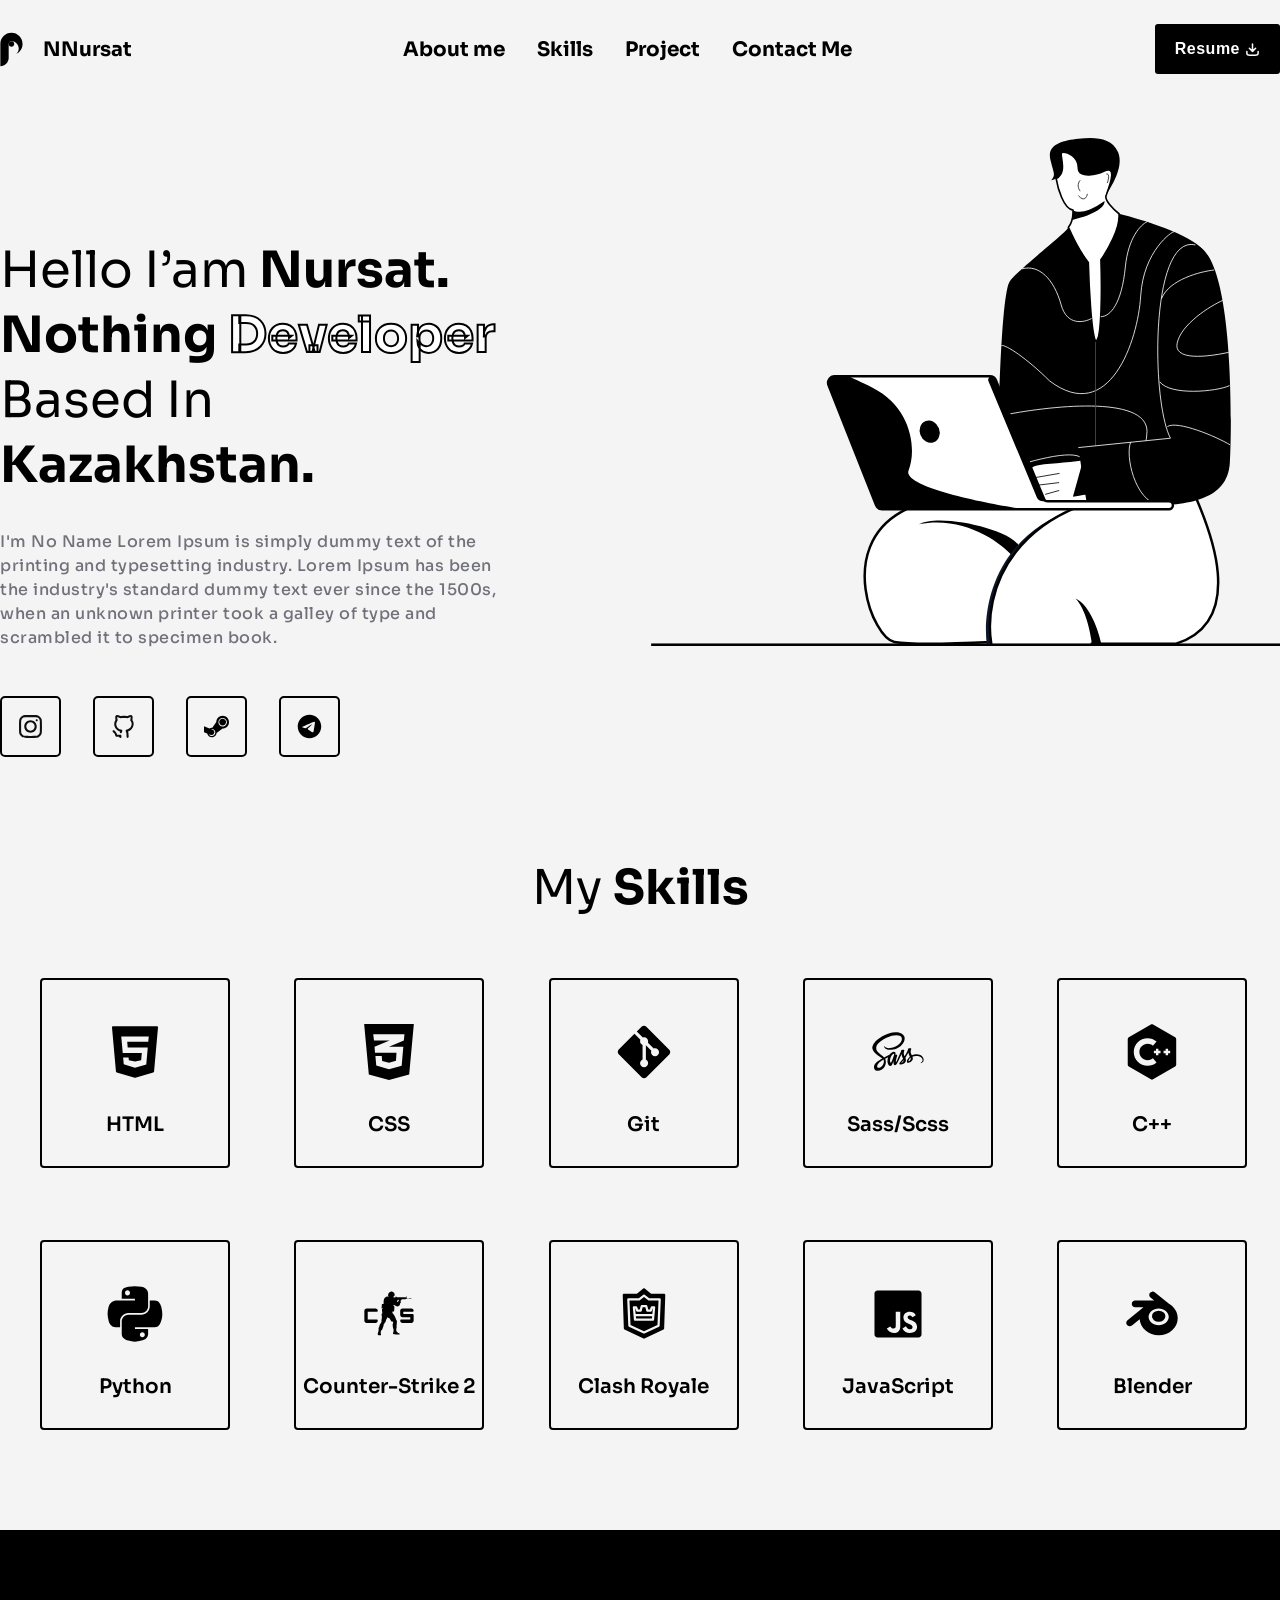
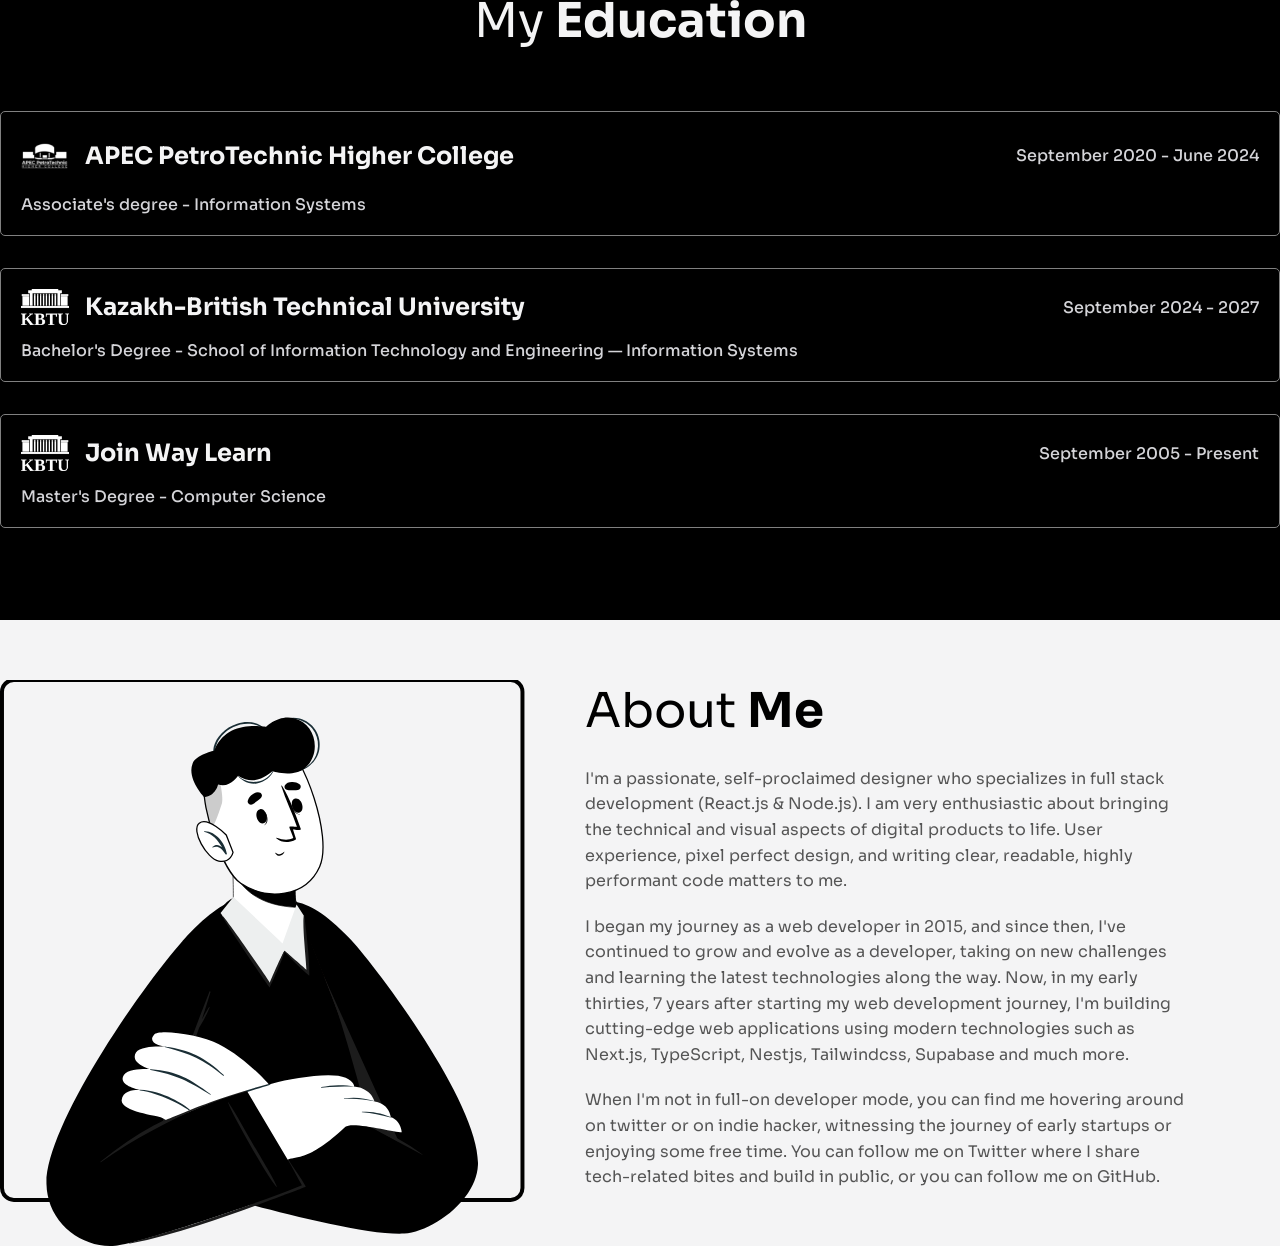
==== index.html @ 3f1349ec "fourth screen done" ====
<!DOCTYPE html>
<html lang="en">
<head>
    <meta charset="UTF-8">
    <meta name="viewport" content="width=device-width, initial-scale=1.0">
    <title>NNursat</title>
    <link rel="preconnect" href="https://fonts.googleapis.com">
    <link rel="preconnect" href="https://fonts.gstatic.com" crossorigin>
    <link href="https://fonts.googleapis.com/css2?family=Fraunces:ital,opsz,wght,SOFT,WONK@0,9..144,100..900,0..100,0..1;1,9..144,100..900,0..100,0..1&family=Inter:ital,opsz,wght@0,14..32,100..900;1,14..32,100..900&family=Sora:wght@100..800&display=swap" rel="stylesheet">
    <link rel="stylesheet" href="/css/style.css">
</head>
<body class="container">
    <section class="first-screen">
        <div class="wrap">
            <header class="header">
                <a href="" class="header__logo">
                    <img class="header__logoimg" src="/assets/img/logo.svg" alt="logo">
                    <p class="header__near-logo-text">NNursat</p>
                </a>
                <nav class="header__menu">
                    <ul class="header__menu-list">
                        <li class="header__menu-items"><a href="#">About me</a></li>
                        <li class="header__menu-items"><a href="#">Skills</a></li>
                        <li class="header__menu-items"><a href="#">Project</a></li>
                        <li class="header__menu-items"><a href="#">Contact Me</a></li>
                    </ul>
                </nav>
                <div class="header__btns">
                    <button class="header__btn1">
                        <p class="">Resume</p>
                        <img src="/assets/img/download.svg   ">
                    </button>
                </div>
            </header>

            <div class="dashboard">
                <div class="dashboard__info">
                    <h1 class="dashboard__info-title">
                        <p class="dashboard__info-title-text">
                            Hello I’am <b>Nursat.</b> <br>
                            <b>Nothing</b> <span class="outline">Developer</span> <br>
                            Based In <b>Kazakhstan.</b>
                        </p>
                    </h1>
                    <p class="dashboard__info-text">
                        I'm No Name Lorem Ipsum is simply dummy text of the printing and typesetting industry. Lorem Ipsum has been the industry's standard dummy text ever since the 1500s, when an unknown printer took a galley of type and scrambled it to specimen book.
                    </p>
                    <div class="dashboard__info-btns">
                        <a href="https://instagram.com/nrstzce" class="dashboard__info-btn-inst"><img src="/assets/img/instagram.svg"></a>
                        <a href="#" class="dashboard__info-btn-github"><img src="/assets/img/github.svg"></a>
                        <a href="#" class="dashboard__info-btn-steam"><img src="/assets/img/steam.svg"></a>
                        <a href="#" class="dashboard__info-btn-telegram"><img src="/assets/img/telegram.svg"></a>
                    </div>
                </div>
                <div class="dashboard__img">
                    <img class="dashboard__img-man" src="/assets/img/Frame 20.svg">
                </div>
            </div>
        </div>
    </section>



    <section class="second_screen">
        <div class="skills">
            <div class="wrap">
            <h2 class="skills__text">
                My <b>Skills</b>
            </h2>
            <div class="skills__grid">
                <div class="skills__item"><img src="/assets/img/html.svg">HTML
                </div>
                <div class="skills__item"><img src="/assets/img/css.svg">CSS
                </div>
                <div class="skills__item"><img src="/assets/img/git.svg">Git
                </div>
                <div class="skills__item"><img src="/assets/img/scss.svg">Sass/Scss
                </div>
                <div class="skills__item"><img src="/assets/img/cpp.svg">C++
                </div>
                <div class="skills__item"><img src="/assets/img/python.svg">Python
                </div>
                <div class="skills__item"><img src="/assets/img/cs.svg">Counter-Strike 2
                </div>
                <div class="skills__item"><img src="/assets/img/cr.svg">Clash Royale
                </div>
                <div class="skills__item"><img src="/assets/img/js.svg">JavaScript
                </div>
                <div class="skills__item"><img src="/assets/img/blender.svg">Blender
                </div>
            </div>
        </div>
    </div>
    </section>
    <section class="third_screen">
            <div class="education">
                <div class="wrap">
                    <div class="education__title">
                        <h3 class="education__title-text">My <b>Education</b></h3>
                    </div>
                    <div class="education__list">
                        <div class="education__list-item">
                            <img class="education__list-item-logo" src="/assets/img/apec.svg">
                            <div class="education__list-item-name"><p>APEC PetroTechnic Higher College</p></div>
                            <div class="education__list-item-date"><p>September 2020 - June 2024</p></div>
                            <div class="education__list-item-description"><p>Associate's degree - Information Systems</p></div>
                        </div>

                        <div class="education__list-item">
                            <img class="education__list-item-logo" src="/assets/img/kbtu.png">
                            <div class="education__list-item-name"><p>Kazakh-British Technical University</p></div>
                            <div class="education__list-item-date"><p>September 2024 - 2027</p></div>
                            <div class="education__list-item-description"><p>Bachelor's Degree - School of Information Technology and Engineering — Information Systems</p></div>
                        </div>

                        <div class="education__list-item">
                            <img class="education__list-item-logo" src="/assets/img/kbtu.png">
                            <div class="education__list-item-name"><p>Join Way Learn</p></div>
                            <div class="education__list-item-date"><p>September 2005 - Present</p></div>
                            <div class="education__list-item-description"><p>Master's Degree - Computer Science</p></div>
                    </div>
                    </div>
                </div>
            </div>
    </section>
    <section class="fourth_screen">
        <div class="wrap">
            <div class="aboutme">
                <div class="aboutme__image"><img src="/assets/img/about.svg"></div>
                <div class="aboutme__content">
                <div class="aboutme__content-title"><h4>About <b>Me</b></h4></div>
                
                    <div class="aboutme__content-text"><p>I'm a passionate, self-proclaimed designer who specializes in full stack development (React.js & Node.js). I am very enthusiastic about bringing the technical and visual aspects of digital products to life. User experience, pixel perfect design, and writing clear, readable, highly performant code matters to me.</p></div>
                    <div class="aboutme__content-text"><p>I began my journey as a web developer in 2015, and since then, I've continued to grow and evolve as a developer, taking on new challenges and learning the latest technologies along the way. Now, in my early thirties, 7 years after starting my web development journey, I'm building cutting-edge web applications using modern technologies such as Next.js, TypeScript, Nestjs, Tailwindcss, Supabase and much more.</p></div>
                    <div class="aboutme__content-text"><p>When I'm not in full-on developer mode, you can find me hovering around on twitter or on indie hacker, witnessing the journey of early startups or enjoying some free time. You can follow me on Twitter where I share tech-related bites and build in public, or you can follow me on GitHub.</p></div>
                </div>
            </div>
        </div>

    </section>
</body>
</html>
---- css/style.css ----
@charset "UTF-8";
/**
 * Сброс стилей
 **/
@import url('"https://fonts.googleapis.com/css2?family=Fraunces:ital,opsz,wght,SOFT,WONK@0,9..144,100..900,0..100,0..1;1,9..144,100..900,0..100,0..1&family=Inter:ital,opsz,wght@0,14..32,100..900;1,14..32,100..900&family=Sora:wght@100..800&display=swap"');
html, body, div, span, applet, object, iframe,
h1, h2, h3, h4, h5, h6, p, blockquote, pre,
a, abbr, acronym, address, big, cite, code,
del, dfn, em, img, ins, kbd, q, s, samp,
small, strike, strong, sub, sup, tt, var,
b, u, i, center,
dl, dt, dd, ol, ul, li,
fieldset, form, label, legend,
table, caption, tbody, tfoot, thead, tr, th, td,
article, aside, canvas, details, embed,
figure, figcaption, footer, header, hgroup,
menu, nav, output, ruby, section, summary,
time, mark, audio, video {
  margin: 0;
  padding: 0;
  border: 0;
  font-size: 100%;
  vertical-align: baseline;
}

article, aside, details, figcaption, figure, footer, header, hgroup, menu, nav, section, summary {
  display: block;
}

ol, ul {
  list-style: none;
}

blockquote, q {
  quotes: none;
}

blockquote:before, blockquote:after, q:before, q:after {
  content: "";
  content: none;
}

table {
  border-collapse: collapse;
  border-spacing: 0;
}

h1, h2, h3, h4, h5, h6 {
  font-weight: normal;
}

input {
  outline: 0;
}

article, aside, details, figcaption, figure, footer, header, hgroup, main, nav, section, summary {
  display: block;
}

/*Basic style*/
html {
  width: auto;
}

body {
  font-family: "Sora", sans-serif;
  background: #f4f4f5;
  font-weight: bold;
}

.container {
  min-width: 320px;
  max-width: 100%;
  box-sizing: border-box;
  margin: 0 auto;
}

.wrap {
  min-width: 320px;
  max-width: 1280px;
  box-sizing: border-box;
  margin: 0 auto;
}

p,
a,
button {
  color: #000;
  text-decoration: none;
}

img {
  display: block;
  max-width: 100%;
  height: auto;
}

button {
  border: none;
}

.header {
  display: flex;
  align-items: center;
  font-size: 20px;
  margin-top: 24px;
  margin-bottom: 24px;
}
.header__logo {
  text-decoration: none;
  display: flex;
  align-items: center;
  margin-right: 243px;
}
.header__logoimg {
  margin-right: 20px;
  height: 35px;
  width: 23px;
}
.header__near-logo-text {
  text-decoration: none;
}
.header__btn1 {
  background-color: black;
  color: #ffffff;
  border-radius: 3px;
  display: flex;
  justify-content: center;
  align-items: center;
  gap: 5px;
  padding: 16px 20px;
}
.header__btn1 p {
  font-weight: 600;
  letter-spacing: 0.5px;
  font-size: 16px;
  color: white;
}
.header__btn1 img {
  width: 15px;
  height: 15px;
}
.header__btns {
  margin-left: 243px;
  display: flex;
}

.header__menu {
  flex-grow: 1;
}
.header__menu-list {
  display: flex;
  justify-content: center;
}
.header__menu-items {
  margin-right: 32px;
}

.dashboard__info-title-text {
  font-family: "Sora", sans-serif;
  font-size: 50px;
  font-weight: 400;
  color: black;
  line-height: 1.3;
}
.dashboard__info-title-text b {
  font-weight: 700;
}
.dashboard__info-title-text .outline {
  font-weight: 700;
  color: white;
  -webkit-text-stroke: 2px black;
}

.dashboard {
  margin-top: 5%;
  display: flex;
  position: relative;
}
.dashboard__img {
  position: absolute;
  top: 0;
  right: 0;
}
.dashboard__img-man {
  width: 660px;
  aspect-ratio: 13/10;
  object-fit: cover;
}
.dashboard__info {
  max-width: 40%;
  margin-top: 100px;
}
.dashboard__info-text {
  margin-top: 32px;
  color: #71717A;
  font-weight: 500;
  font-size: 16px;
  line-height: 24px;
  letter-spacing: 0.5px;
}
.dashboard__info-btns {
  display: flex;
  gap: 32px;
  margin-top: 46px;
}
.dashboard__info-btns a {
  max-width: 25px;
  border: 2px solid black;
  border-radius: 5px;
  padding: 16px;
  transition: background-color 0.3s ease-in-out;
}
.dashboard__info-btns a:hover {
  background-color: black;
  transition: background-color 0.3s;
}
.dashboard__info-btns a:hover img {
  filter: brightness(0) invert(1);
  transition: filter 0.3s;
}

.skills {
  margin-top: 60px;
  text-align: center;
  padding: 40px;
  margin-bottom: 60px;
}
.skills h2 {
  font-size: 48px;
  font-weight: normal;
}
.skills__grid {
  display: grid;
  grid-template-columns: repeat(auto-fill, minmax(160px, 1fr));
  gap: 71.5px;
  margin-top: 60px;
}
.skills__grid div:hover {
  background-color: black;
  transition: background-color 0.3s;
  transition: color 0.3s;
  color: white;
}
.skills__grid div:hover img {
  filter: brightness(0) invert(1);
  transition: filter 0.3s;
}
.skills__item {
  transition: background-color 0.3s ease-in-out;
  display: flex;
  flex-direction: column;
  align-items: center;
  justify-content: center;
  border: 2px solid black;
  border-radius: 4px;
  font-size: 20px;
  font-weight: 600;
  width: 186px;
  height: 186px;
}
.skills__item img {
  width: 56px;
  height: 56px;
  margin-bottom: 32px;
  margin-top: 15px;
}

.third_screen {
  background-color: black;
}
.third_screen p {
  color: #f4f4f5;
}

.education {
  margin-top: 60px;
  padding-top: 60px;
  padding-bottom: 60px;
}
.education__title {
  margin-bottom: 60px;
}
.education__title-text {
  color: #f4f4f5;
  font-size: 48px;
  text-align: center;
}
.education__list-item {
  display: flex;
  flex-wrap: wrap;
  align-items: center;
  justify-content: space-between;
  font-size: 24px;
  border: 1px solid gray;
  margin-bottom: 32px;
  border-radius: 5px;
  padding: 20px;
}
.education__list-item-date {
  font-weight: 500;
  color: #f4f4f5;
  font-size: 16px;
  text-align: right;
}
.education__list-item-date p {
  color: #d4d4d8;
}
.education__list-item-name {
  flex-grow: 1;
  text-align: left;
  padding-left: 1rem;
  font-size: 24px;
}
.education__list-item-description {
  width: 100%;
  margin-top: 1.2%;
  font-weight: 500;
  font-size: 16px;
}
.education__list-item-description p {
  color: #d4d4d8;
}
.education__list-item-logo {
  width: 3rem;
}
.education__list-item img {
  filter: grayscale(1) brightness(10);
}

.aboutme {
  display: flex;
  gap: 60px;
  margin-top: 60px;
}
.aboutme__image {
  flex-shrink: 0;
}
.aboutme__image img {
  max-width: 525px;
  height: auto;
}
.aboutme__content {
  max-width: 600px;
  display: flex;
  flex-direction: column;
  gap: 20px;
}
.aboutme__content-title {
  font-size: 48px;
  font-weight: bold;
  margin-bottom: 5px;
}
.aboutme__content-text p {
  margin: 0;
  color: #555;
  font-weight: 400;
  font-size: 16px;
  line-height: 1.6;
  letter-spacing: 1%;
}

/*# sourceMappingURL=style.css.map */
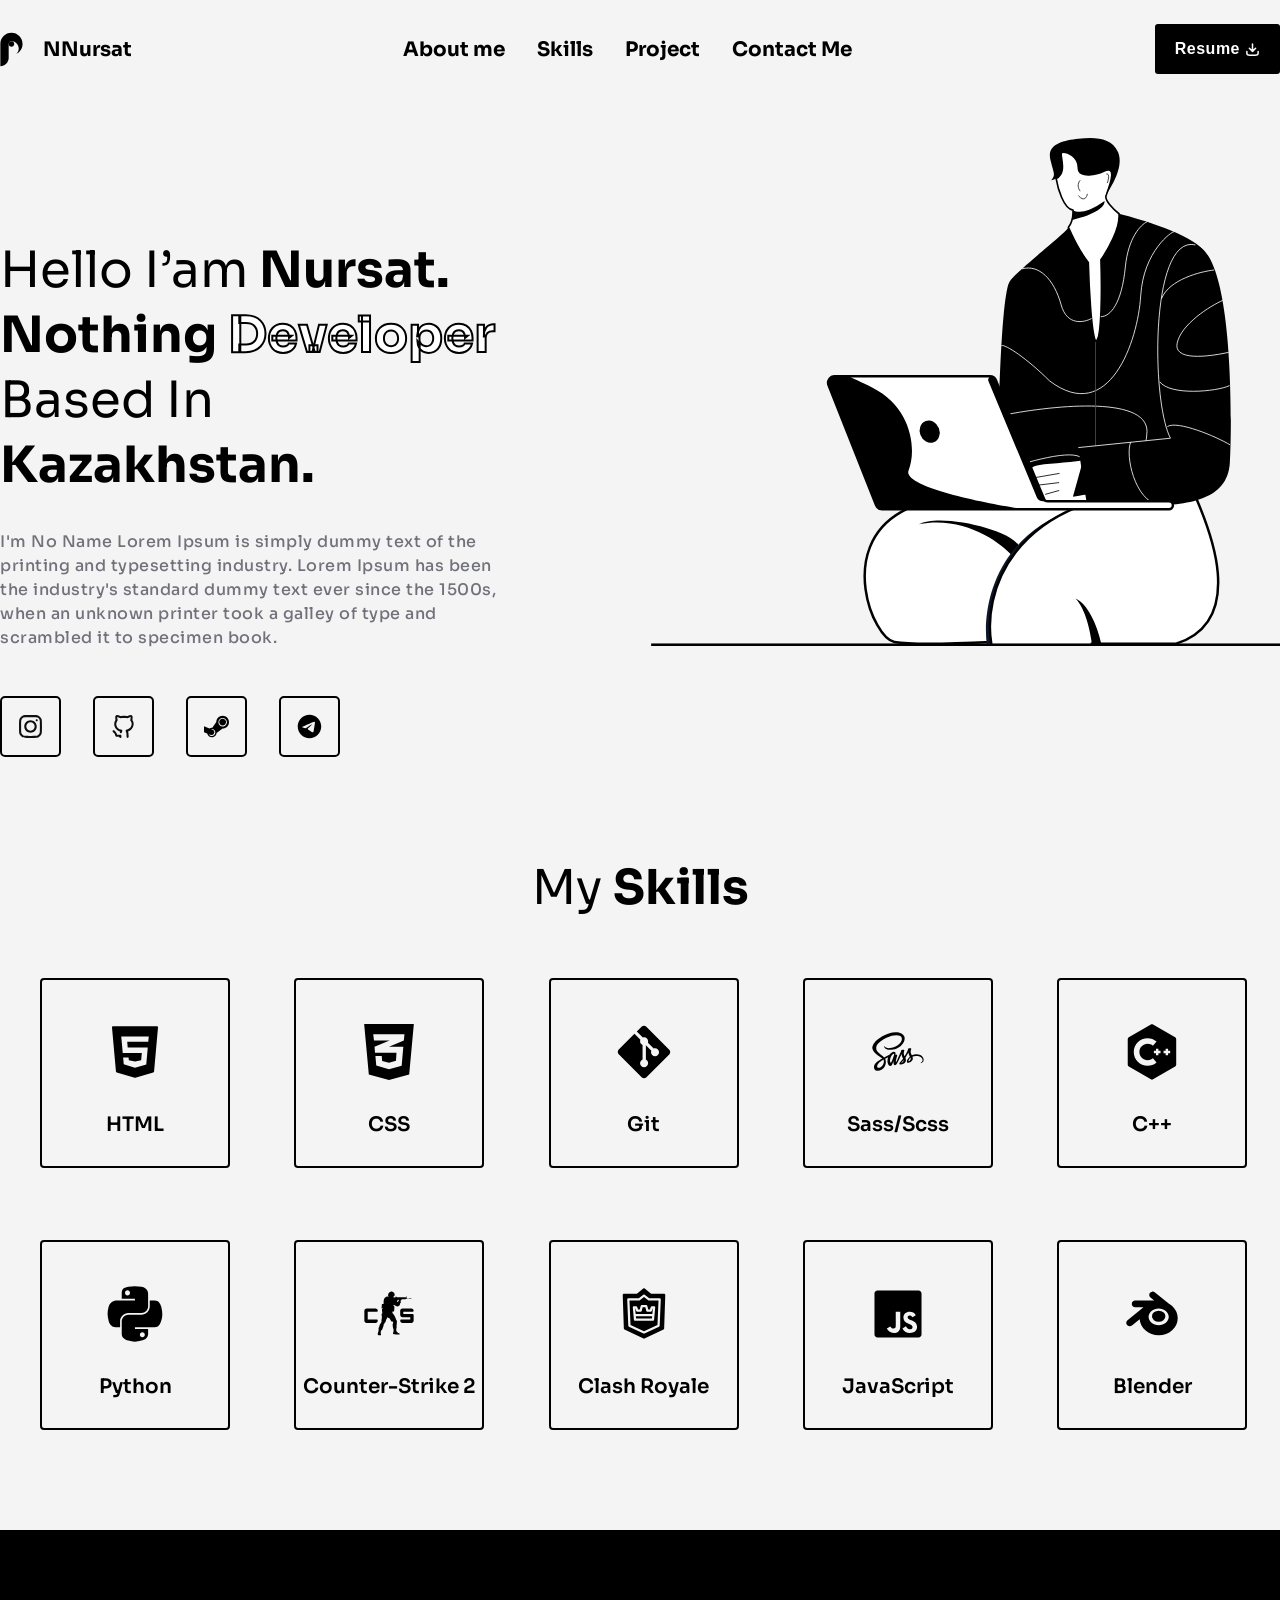
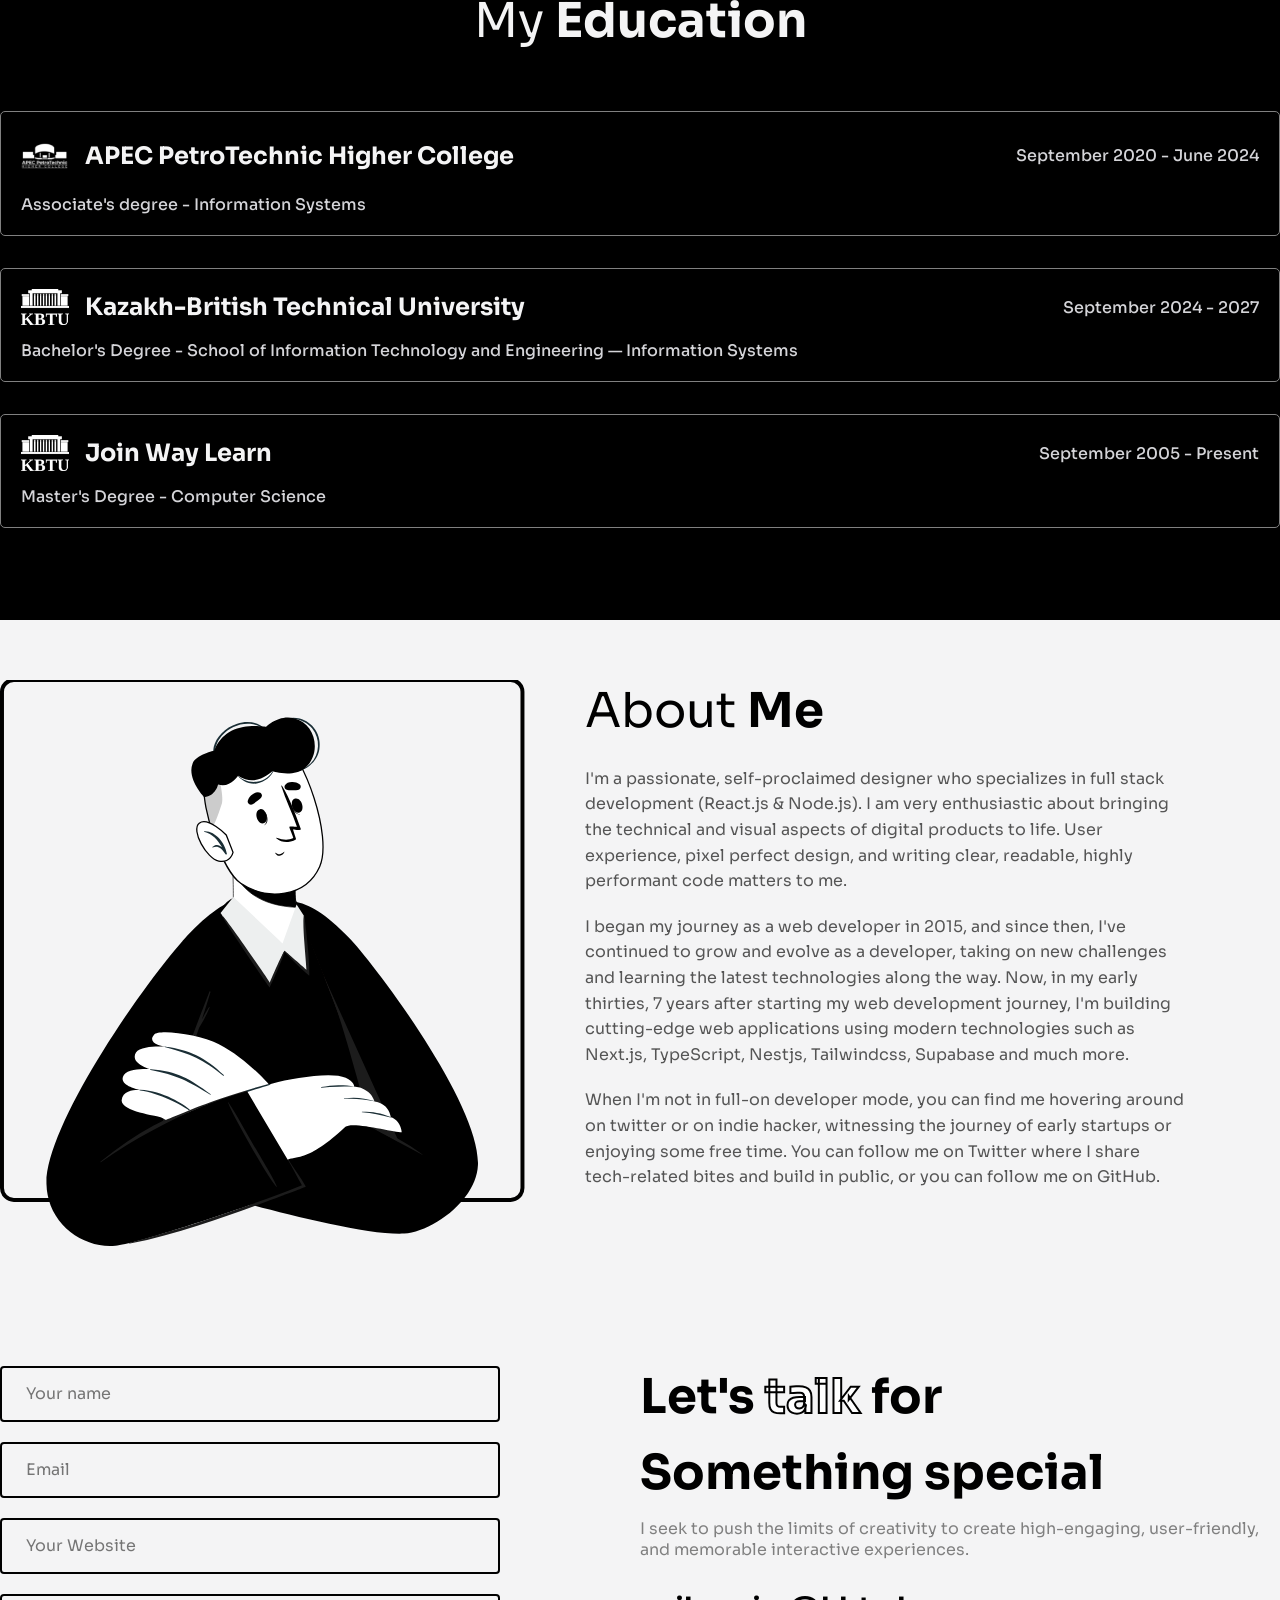
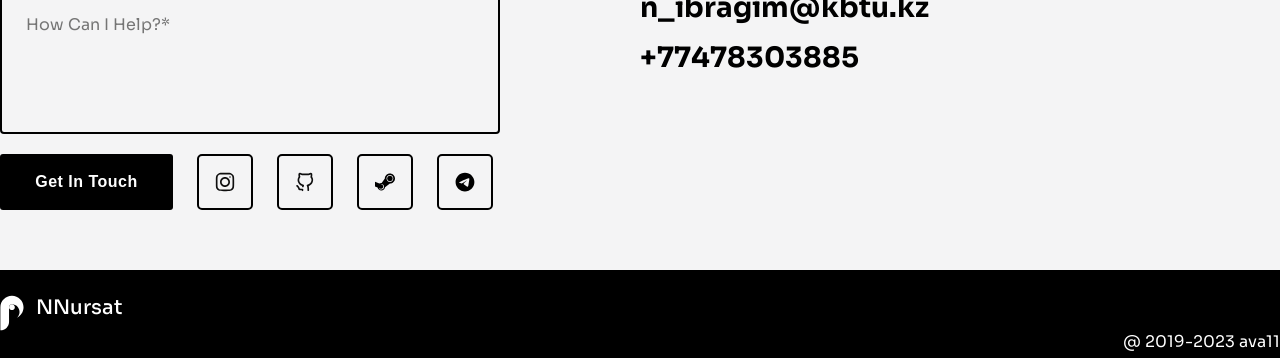
==== commit 99937d75: "asd" ====
--- a/index.html
+++ b/index.html
@@ -136,7 +136,46 @@
                 </div>
             </div>
         </div>
+    </section>
+    <section class="fiveth screen">
+        <div class="wrap">
+            <div class="forms">
+                <form class="forms__left">
+                    <input class="forms__left-elements" placeholder="Your name" required/>
+                    <input class="forms__left-elements" placeholder="Email" required/>
+                    <input class="forms__left-elements" placeholder="Your Website"/ required>
+                    <textarea class="forms__left-elements textarea-size" placeholder="How Can I Help?*" required></textarea>
+                    <div class="forms__left-buttons">
+                        <button type="submit" class="forms__left-buttons-getintouch"><p>Get In Touch</p></button>
+                        <div class="forms__left-buttons-links">
+                            <a href="https://instagram.com/nrstzce" class="dashboard__info-btn-inst"><img src="/assets/img/instagram.svg"></a>
+                            <a href="#" class="dashboard__info-btn-github"><img src="/assets/img/github.svg"></a>
+                            <a href="#" class="dashboard__info-btn-steam"><img src="/assets/img/steam.svg"></a>
+                            <a href="#"     class="dashboard__info-btn-telegram"><img src="/assets/img/telegram.svg"></a>
+                        </div>
+                    </div>
+                </form>
+                <div class="forms__right">
+                        <p class="forms__right-text-title">Let's <span class="outline">talk</span> for</p>
+                        <p class="forms__right-text-title">Something special</p>
+                        <p class="forms__right-text-description">I seek to push the limits of creativity to create high-engaging, user-friendly, and memorable interactive experiences.</p>
+                        <p class="forms__right-text-email">n_ibragim@kbtu.kz</p>
+                        <p class="forms__right-text-number">+77478303885</p>
+                </div>
+            </div>
+        </div>
 
     </section>
+    <footer class="footer">
+        <div class="wrap">
+            <div class="footer__logo">
+                <img class="footer__logo-img" src="/assets/img/logo.svg">
+                <p class="footer__logo-text">NNursat</p>
+            </div>
+            <div class="footer__copyright">
+                <p class="footer__copyright-text">@ 2019-2023 ava11</p>
+            </div>
+        </div>
+    </footer>
 </body>
 </html> 
--- a/css/style.css
+++ b/css/style.css
@@ -360,4 +360,125 @@
   letter-spacing: 1%;
 }
 
+.forms {
+  margin-top: 120px;
+  display: flex;
+  margin-bottom: 60px;
+}
+.forms__left {
+  display: flex;
+  flex-direction: column;
+  width: 50%;
+  gap: 20px;
+}
+.forms__left-buttons {
+  display: flex;
+  gap: 24px;
+}
+.forms__left-buttons-links {
+  display: flex;
+  gap: 24px;
+}
+.forms__left-buttons-links a {
+  max-width: 20px;
+  border: 2px solid black;
+  border-radius: 5px;
+  padding: 16px;
+  transition: background-color 0.3s ease-in-out;
+}
+.forms__left-buttons-links a:hover {
+  background-color: black;
+  transition: background-color 0.3s;
+}
+.forms__left-buttons-links a:hover img {
+  filter: brightness(0) invert(1);
+  transition: filter 0.3s;
+}
+.forms__left-buttons-getintouch {
+  width: 173px;
+  background-color: black;
+  color: #ffffff;
+  border-radius: 3px;
+  display: flex;
+  justify-content: center;
+  align-items: center;
+  padding-top: 16px;
+  padding-bottom: 16px;
+}
+.forms__left-buttons-getintouch p {
+  font-weight: 600;
+  letter-spacing: 0.5px;
+  font-size: 16px;
+  color: white;
+  border: none;
+}
+.forms__left-elements {
+  background-color: #f4f4f5;
+  width: 500px;
+  height: 56px;
+  border: 2px solid black;
+  border-radius: 4px;
+  box-sizing: border-box;
+  padding: 18px 24px;
+  font-size: 16px;
+}
+.forms__left .textarea-size {
+  width: 500px;
+  height: 140px;
+  resize: none;
+}
+.forms__left-elements::placeholder {
+  font-family: Sora, sans-serif;
+}
+.forms__right {
+  width: 50%;
+}
+.forms__right-text-title {
+  font-size: 48px;
+  margin-bottom: 15px;
+}
+.forms__right-text-description {
+  font-size: 16px;
+  color: grey;
+  font-weight: 400;
+  margin-bottom: 30px;
+}
+.forms__right-text-email {
+  font-size: 28px;
+  margin-bottom: 15px;
+}
+.forms__right-text-number {
+  font-size: 28px;
+}
+.forms__right .outline {
+  font-weight: 700;
+  color: white;
+  -webkit-text-stroke: 2px black;
+}
+
+.footer {
+  background-color: black;
+  height: 88px;
+  align-items: center;
+}
+.footer__logo {
+  gap: 12px;
+  display: flex;
+  width: 140px;
+  padding-top: 25px;
+}
+.footer__logo-img {
+  filter: invert(1);
+}
+.footer__logo-text {
+  color: white;
+  font-weight: 500;
+  font-size: 20px;
+}
+.footer__copyright-text {
+  color: white;
+  font-weight: 400;
+  float: right;
+}
+
 /*# sourceMappingURL=style.css.map */
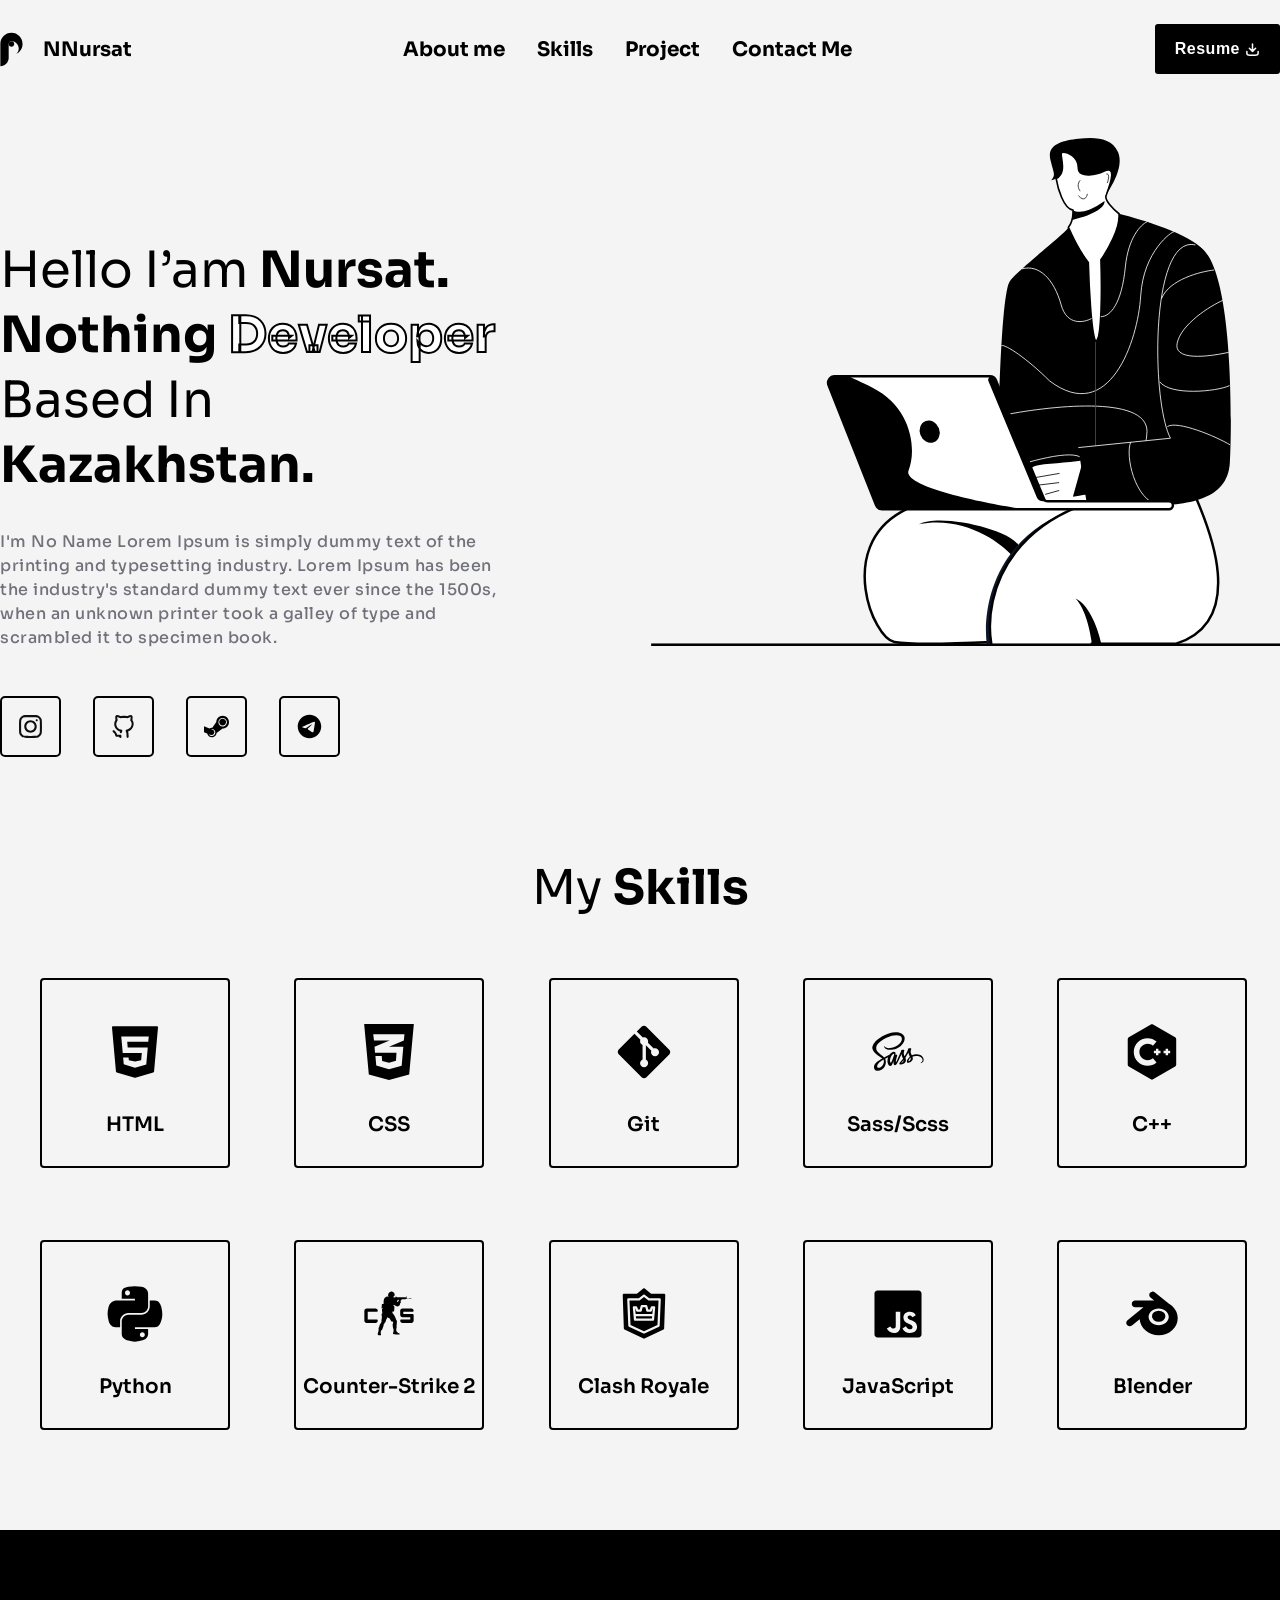
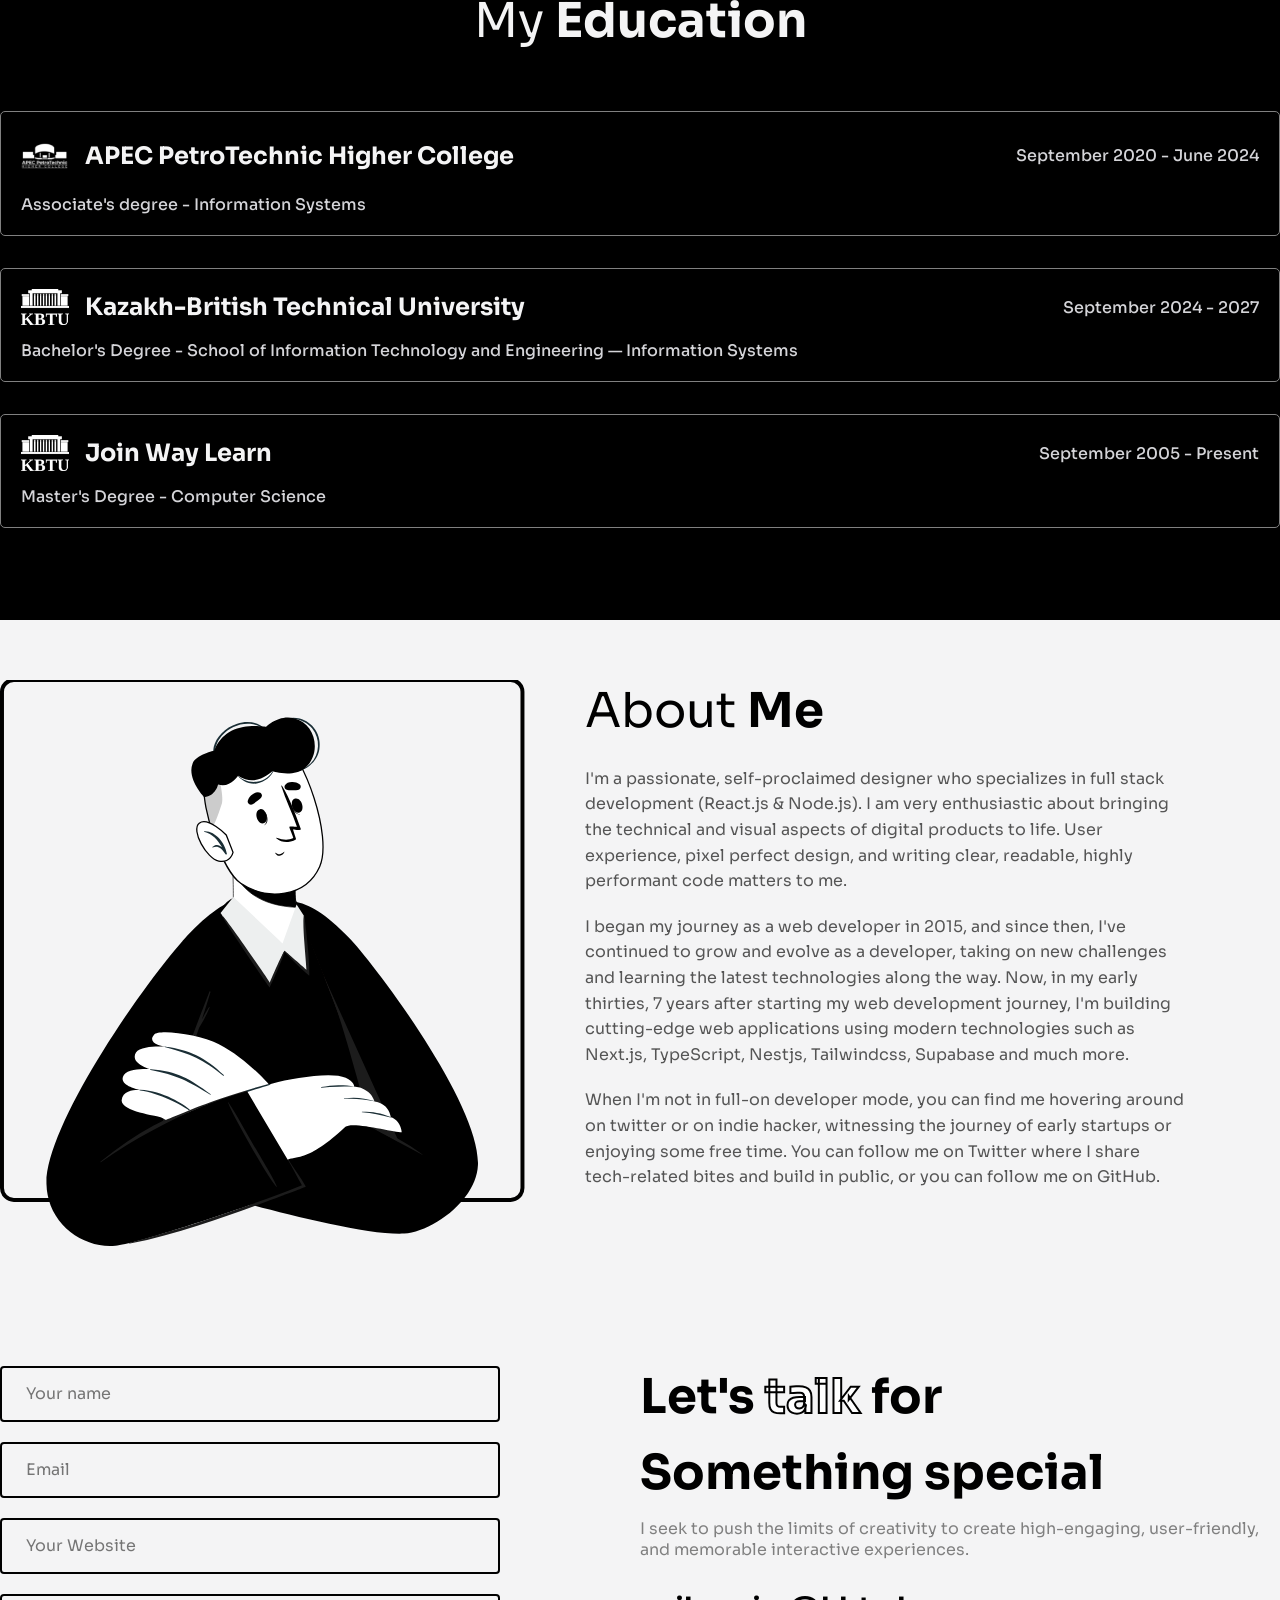
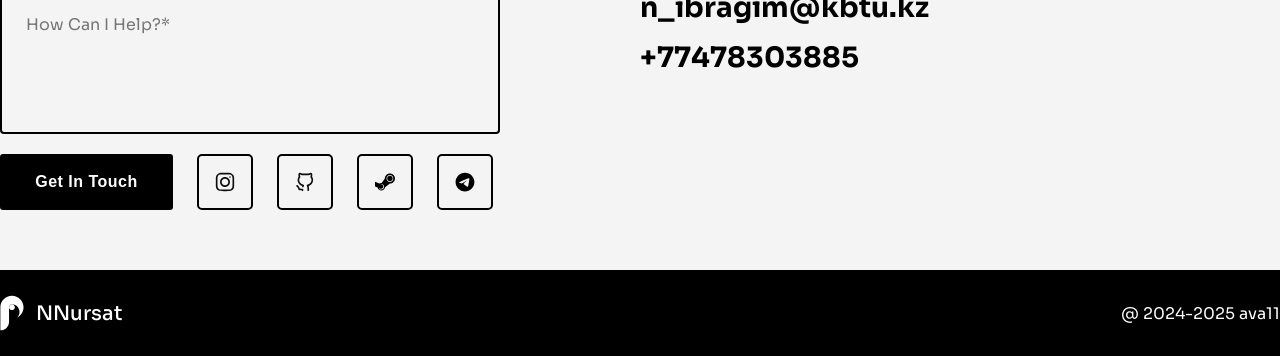
==== commit 5d133f30: "asd" ====
--- a/index.html
+++ b/index.html
@@ -168,12 +168,14 @@
     </section>
     <footer class="footer">
         <div class="wrap">
-            <div class="footer__logo">
-                <img class="footer__logo-img" src="/assets/img/logo.svg">
-                <p class="footer__logo-text">NNursat</p>
-            </div>
-            <div class="footer__copyright">
-                <p class="footer__copyright-text">@ 2019-2023 ava11</p>
+            <div class="footer__wrap">
+                <div class="footer__logo">
+                    <img class="footer__logo-img" src="/assets/img/logo.svg">
+                    <p class="footer__logo-text">NNursat</p>
+                </div>
+                <div class="footer__copyright">
+                    <p class="footer__copyright-text">@ 2024-2025 ava11</p>
+                </div>
             </div>
         </div>
     </footer>
--- a/css/style.css
+++ b/css/style.css
@@ -458,14 +458,13 @@
 
 .footer {
   background-color: black;
-  height: 88px;
-  align-items: center;
+  padding: 25px 0;
 }
 .footer__logo {
   gap: 12px;
-  display: flex;
   width: 140px;
-  padding-top: 25px;
+  display: flex;
+  align-items: center;
 }
 .footer__logo-img {
   filter: invert(1);
@@ -475,10 +474,22 @@
   font-weight: 500;
   font-size: 20px;
 }
+.footer__copyright {
+  display: flex;
+  align-items: center;
+}
 .footer__copyright-text {
   color: white;
   font-weight: 400;
   float: right;
+  margin-left: auto;
+  white-space: nowrap;
+}
+.footer__wrap {
+  display: flex;
+  width: 100%;
+  justify-content: space-between;
+  align-items: center;
 }
 
 /*# sourceMappingURL=style.css.map */
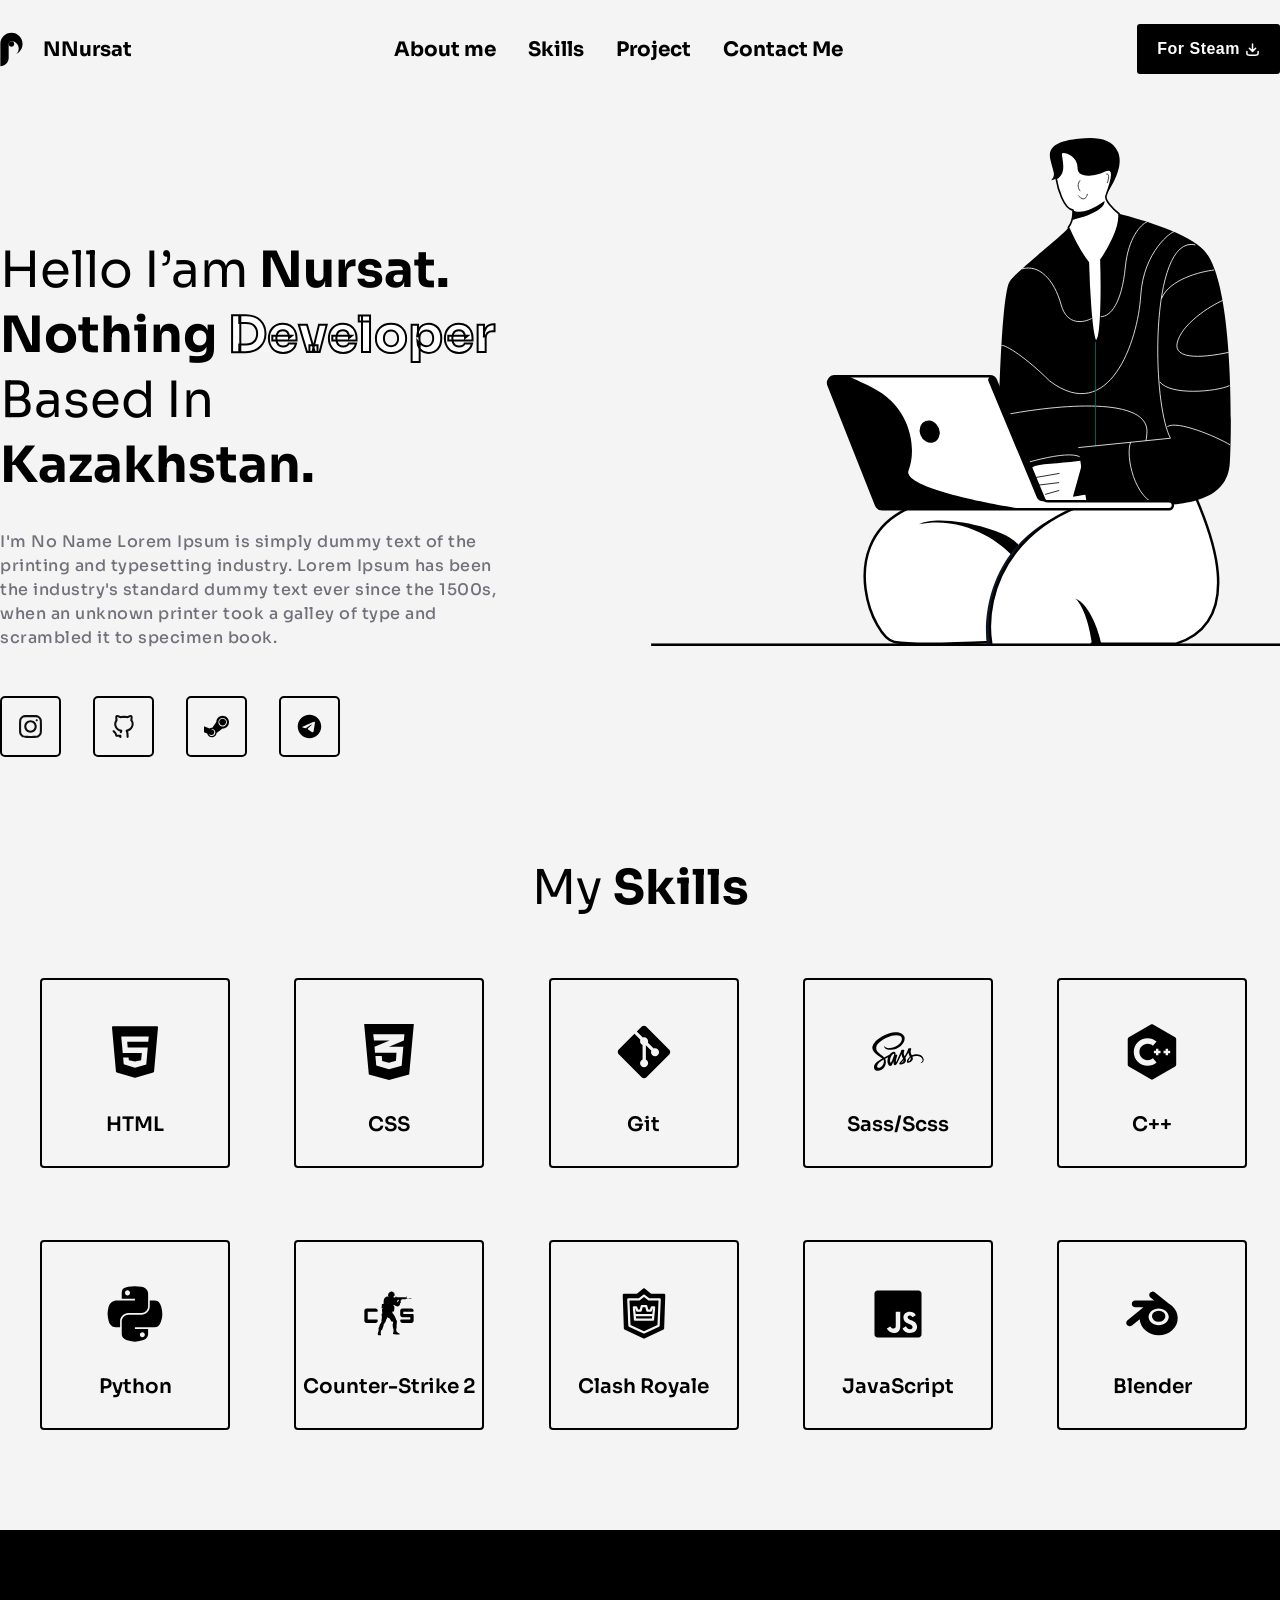
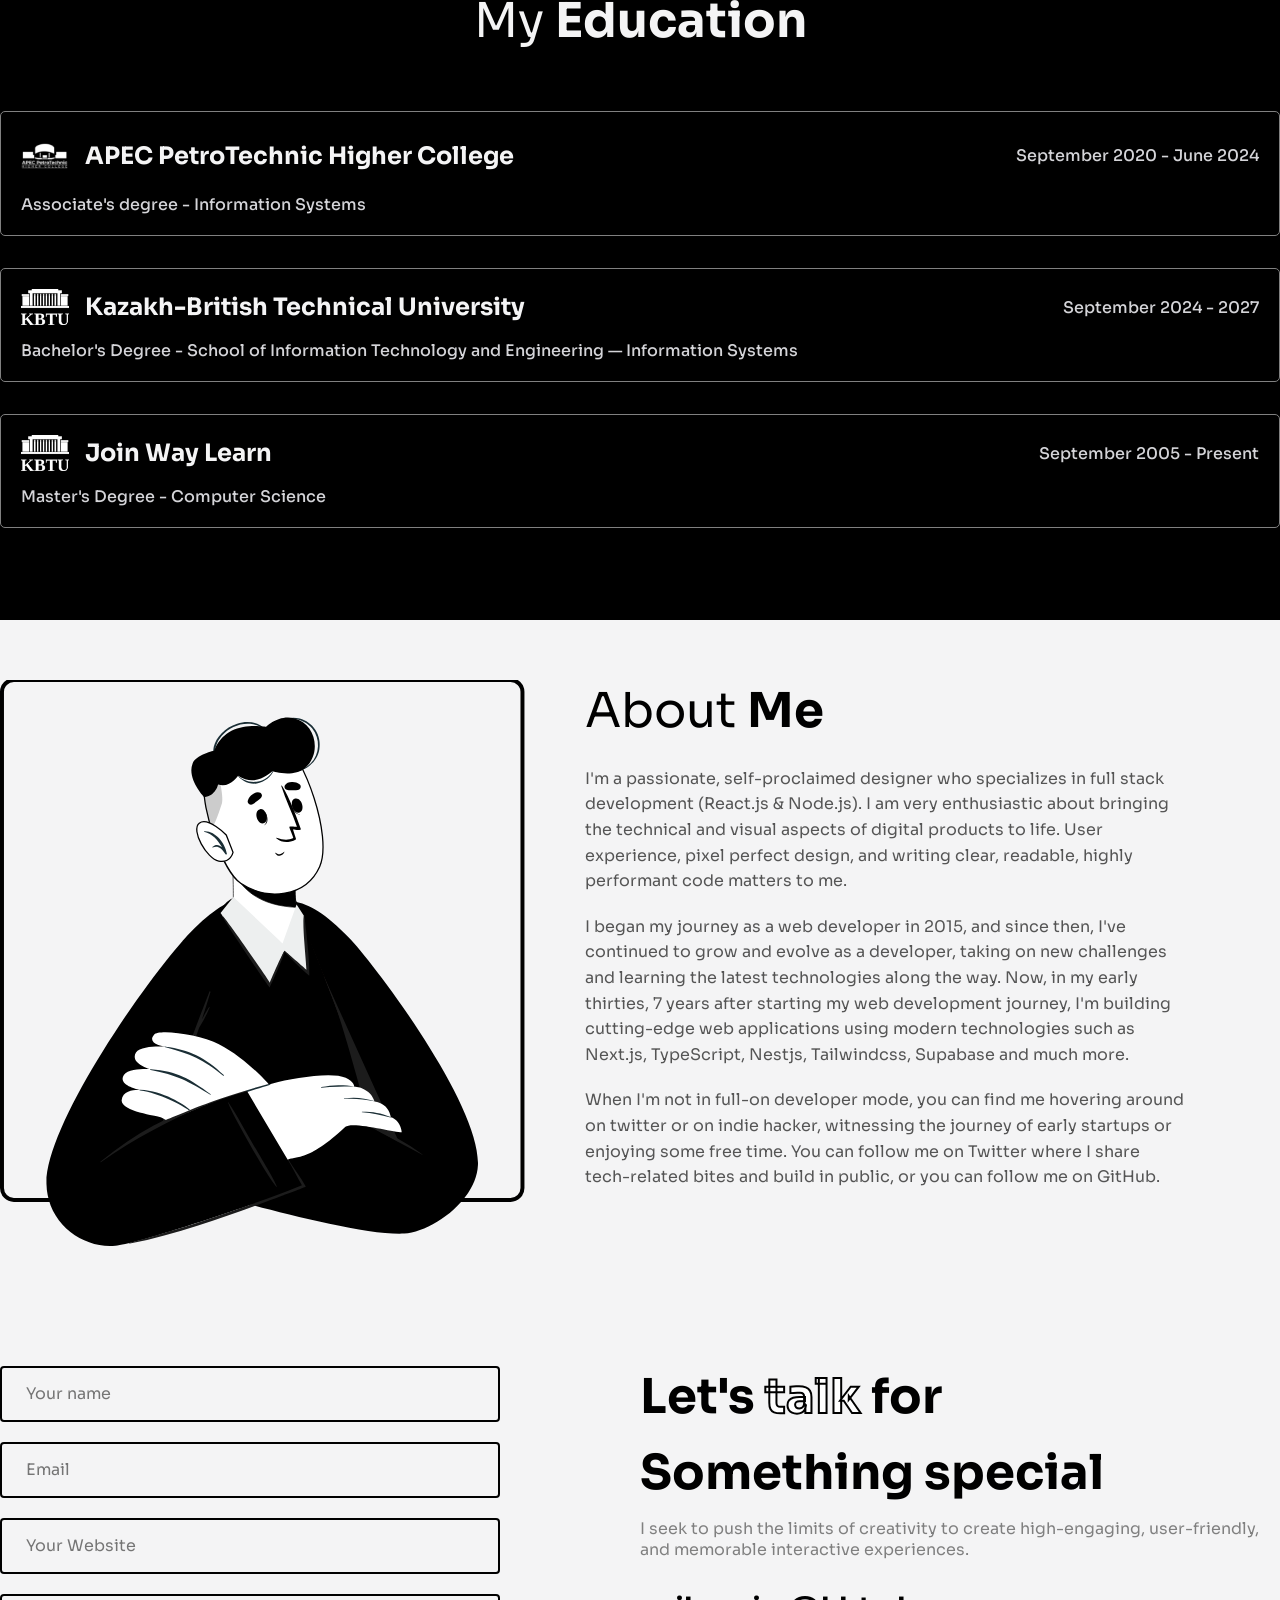
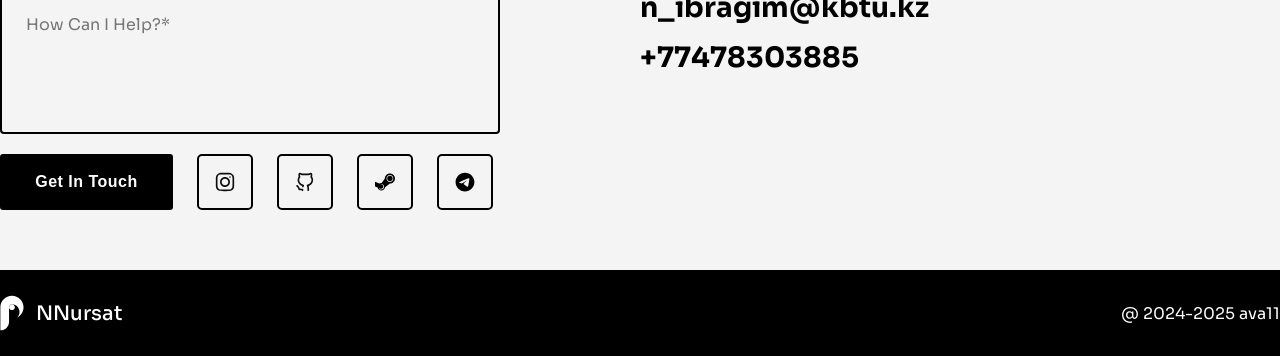
==== commit 94636795: "r" ====
--- a/index.html
+++ b/index.html
@@ -26,10 +26,12 @@
                     </ul>
                 </nav>
                 <div class="header__btns">
+                    <a href="steam.html">
                     <button class="header__btn1">
-                        <p class="">Resume</p>
+                        <p class="">For Steam</p>
                         <img src="/assets/img/download.svg   ">
                     </button>
+                    </a>
                 </div>
             </header>
 
--- a/css/style.css
+++ b/css/style.css
@@ -260,6 +260,7 @@
   height: 186px;
 }
 .skills__item img {
+  filter: brightness(0);
   width: 56px;
   height: 56px;
   margin-bottom: 32px;
@@ -492,4 +493,8 @@
   align-items: center;
 }
 
+.filler_wws {
+  height: fit-content;
+}
+
 /*# sourceMappingURL=style.css.map */
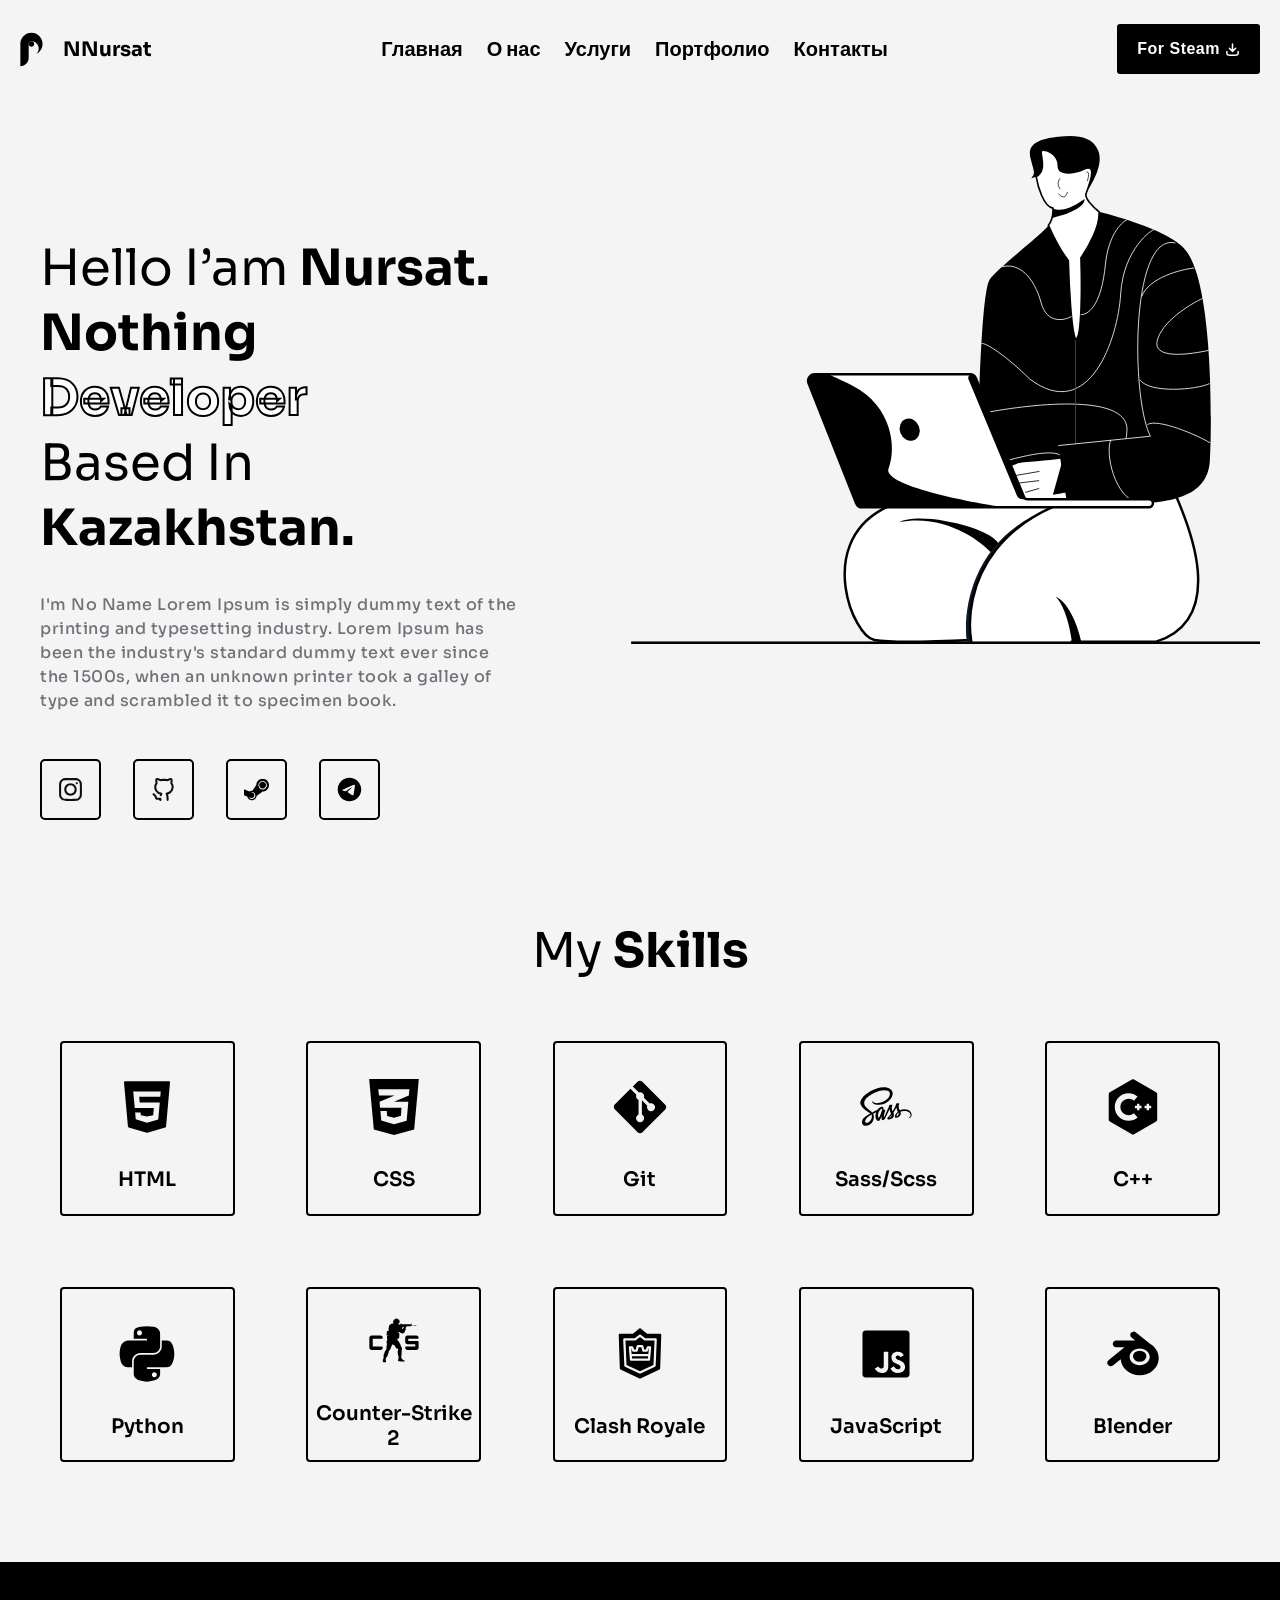
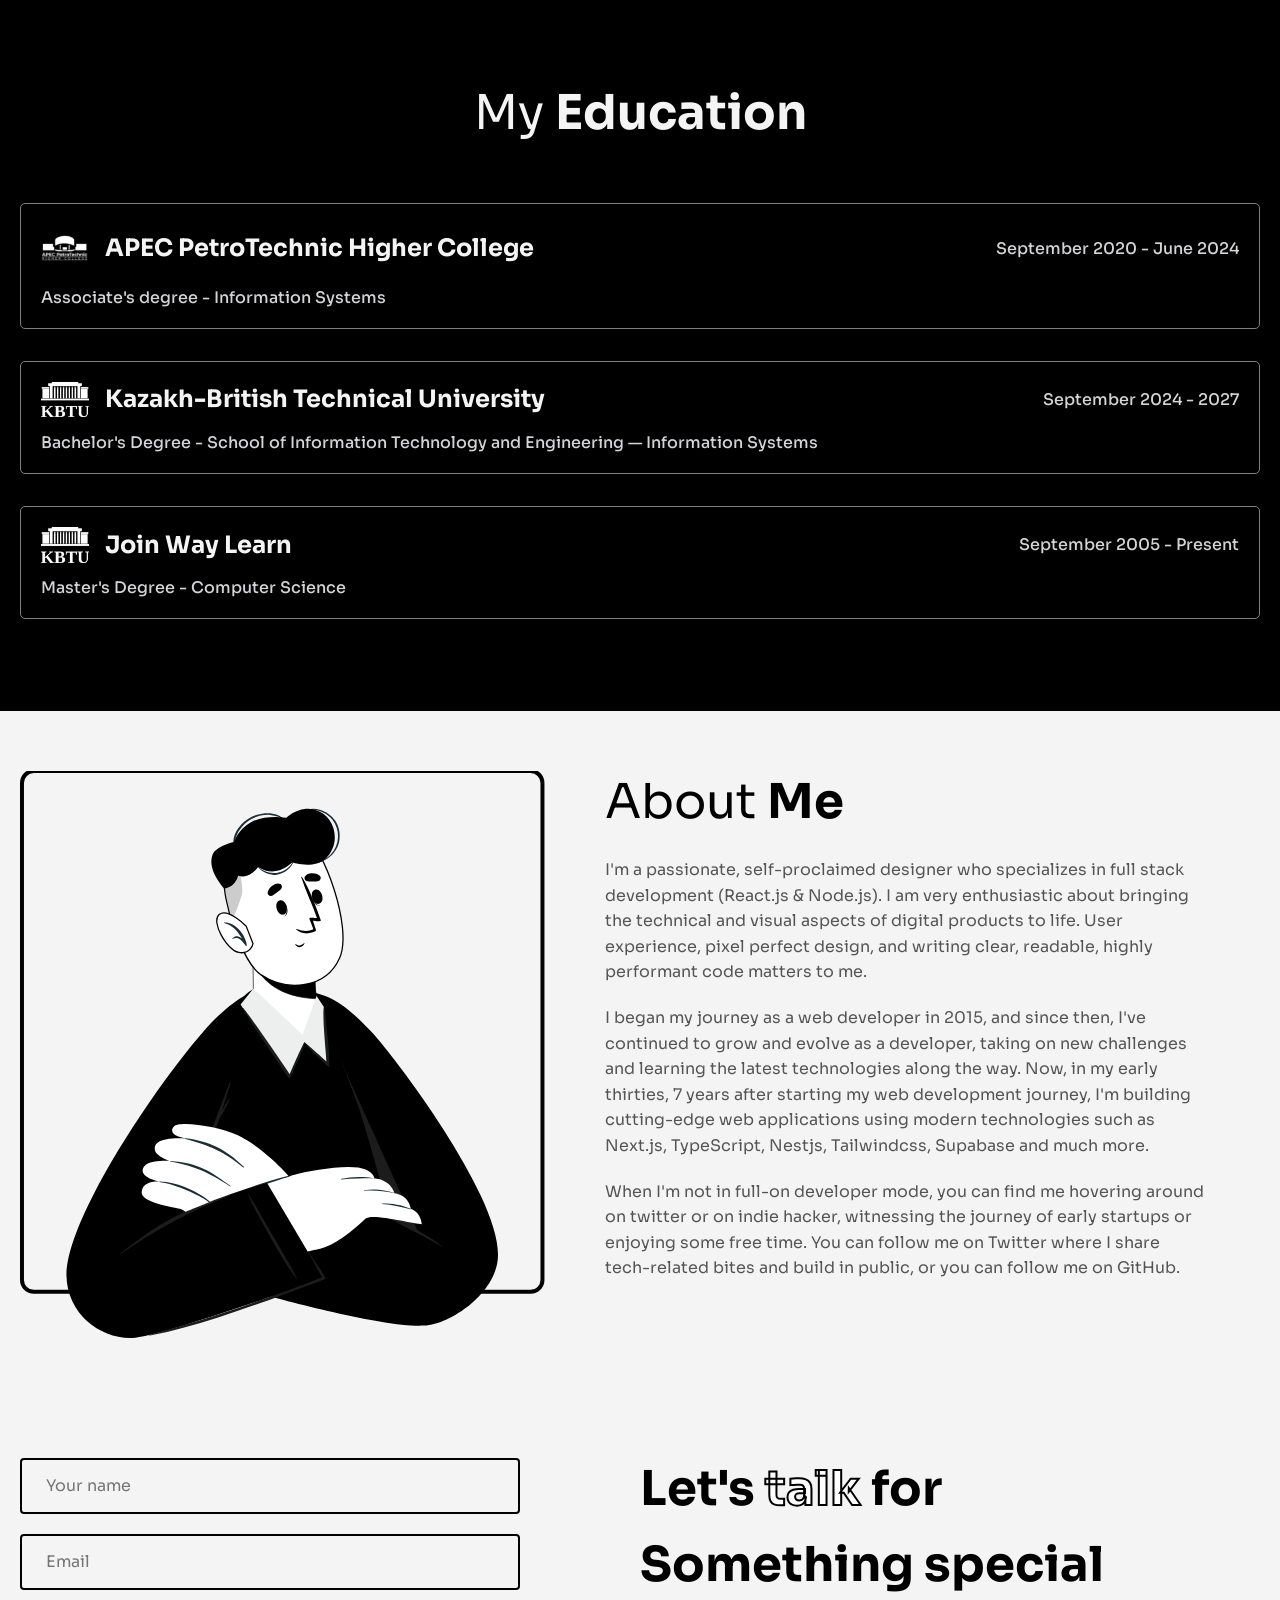
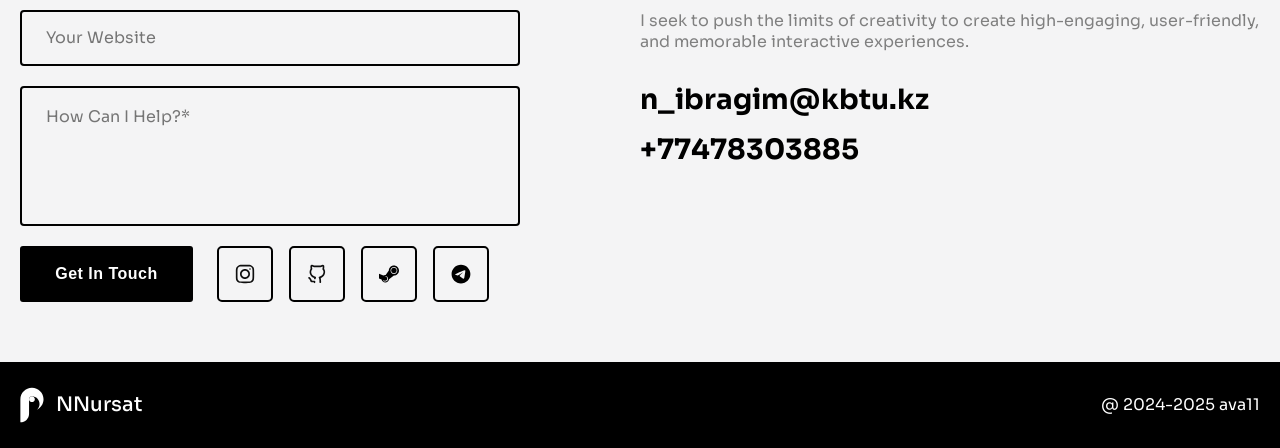
==== commit a26af55a: "adaptiveness" ====
--- a/index.html
+++ b/index.html
@@ -1,185 +1,295 @@
 <!DOCTYPE html>
 <html lang="en">
-<head>
-    <meta charset="UTF-8">
-    <meta name="viewport" content="width=device-width, initial-scale=1.0">
-    <title>NNursat</title>
-    <link rel="preconnect" href="https://fonts.googleapis.com">
-    <link rel="preconnect" href="https://fonts.gstatic.com" crossorigin>
-    <link href="https://fonts.googleapis.com/css2?family=Fraunces:ital,opsz,wght,SOFT,WONK@0,9..144,100..900,0..100,0..1;1,9..144,100..900,0..100,0..1&family=Inter:ital,opsz,wght@0,14..32,100..900;1,14..32,100..900&family=Sora:wght@100..800&display=swap" rel="stylesheet">
-    <link rel="stylesheet" href="/css/style.css">
-</head>
-<body class="container">
-    <section class="first-screen">
-        <div class="wrap">
-            <header class="header">
-                <a href="" class="header__logo">
-                    <img class="header__logoimg" src="/assets/img/logo.svg" alt="logo">
-                    <p class="header__near-logo-text">NNursat</p>
-                </a>
-                <nav class="header__menu">
-                    <ul class="header__menu-list">
-                        <li class="header__menu-items"><a href="#">About me</a></li>
-                        <li class="header__menu-items"><a href="#">Skills</a></li>
-                        <li class="header__menu-items"><a href="#">Project</a></li>
-                        <li class="header__menu-items"><a href="#">Contact Me</a></li>
-                    </ul>
-                </nav>
-                <div class="header__btns">
-                    <a href="steam.html">
-                    <button class="header__btn1">
-                        <p class="">For Steam</p>
-                        <img src="/assets/img/download.svg   ">
-                    </button>
-                    </a>
-                </div>
-            </header>
-
-            <div class="dashboard">
-                <div class="dashboard__info">
-                    <h1 class="dashboard__info-title">
-                        <p class="dashboard__info-title-text">
-                            Hello I’am <b>Nursat.</b> <br>
-                            <b>Nothing</b> <span class="outline">Developer</span> <br>
-                            Based In <b>Kazakhstan.</b>
-                        </p>
-                    </h1>
-                    <p class="dashboard__info-text">
-                        I'm No Name Lorem Ipsum is simply dummy text of the printing and typesetting industry. Lorem Ipsum has been the industry's standard dummy text ever since the 1500s, when an unknown printer took a galley of type and scrambled it to specimen book.
-                    </p>
-                    <div class="dashboard__info-btns">
-                        <a href="https://instagram.com/nrstzce" class="dashboard__info-btn-inst"><img src="/assets/img/instagram.svg"></a>
-                        <a href="#" class="dashboard__info-btn-github"><img src="/assets/img/github.svg"></a>
-                        <a href="#" class="dashboard__info-btn-steam"><img src="/assets/img/steam.svg"></a>
-                        <a href="#" class="dashboard__info-btn-telegram"><img src="/assets/img/telegram.svg"></a>
-                    </div>
-                </div>
-                <div class="dashboard__img">
-                    <img class="dashboard__img-man" src="/assets/img/Frame 20.svg">
-                </div>
-            </div>
-        </div>
-    </section>
-
-
-
-    <section class="second_screen">
-        <div class="skills">
-            <div class="wrap">
-            <h2 class="skills__text">
-                My <b>Skills</b>
-            </h2>
-            <div class="skills__grid">
-                <div class="skills__item"><img src="/assets/img/html.svg">HTML
-                </div>
-                <div class="skills__item"><img src="/assets/img/css.svg">CSS
-                </div>
-                <div class="skills__item"><img src="/assets/img/git.svg">Git
-                </div>
-                <div class="skills__item"><img src="/assets/img/scss.svg">Sass/Scss
-                </div>
-                <div class="skills__item"><img src="/assets/img/cpp.svg">C++
-                </div>
-                <div class="skills__item"><img src="/assets/img/python.svg">Python
-                </div>
-                <div class="skills__item"><img src="/assets/img/cs.svg">Counter-Strike 2
-                </div>
-                <div class="skills__item"><img src="/assets/img/cr.svg">Clash Royale
-                </div>
-                <div class="skills__item"><img src="/assets/img/js.svg">JavaScript
-                </div>
-                <div class="skills__item"><img src="/assets/img/blender.svg">Blender
-                </div>
-            </div>
-        </div>
-    </div>
-    </section>
-    <section class="third_screen">
-            <div class="education">
-                <div class="wrap">
-                    <div class="education__title">
-                        <h3 class="education__title-text">My <b>Education</b></h3>
-                    </div>
-                    <div class="education__list">
-                        <div class="education__list-item">
-                            <img class="education__list-item-logo" src="/assets/img/apec.svg">
-                            <div class="education__list-item-name"><p>APEC PetroTechnic Higher College</p></div>
-                            <div class="education__list-item-date"><p>September 2020 - June 2024</p></div>
-                            <div class="education__list-item-description"><p>Associate's degree - Information Systems</p></div>
-                        </div>
-
-                        <div class="education__list-item">
-                            <img class="education__list-item-logo" src="/assets/img/kbtu.png">
-                            <div class="education__list-item-name"><p>Kazakh-British Technical University</p></div>
-                            <div class="education__list-item-date"><p>September 2024 - 2027</p></div>
-                            <div class="education__list-item-description"><p>Bachelor's Degree - School of Information Technology and Engineering — Information Systems</p></div>
-                        </div>
-
-                        <div class="education__list-item">
-                            <img class="education__list-item-logo" src="/assets/img/kbtu.png">
-                            <div class="education__list-item-name"><p>Join Way Learn</p></div>
-                            <div class="education__list-item-date"><p>September 2005 - Present</p></div>
-                            <div class="education__list-item-description"><p>Master's Degree - Computer Science</p></div>
-                    </div>
-                    </div>
-                </div>
-            </div>
-    </section>
-    <section class="fourth_screen">
-        <div class="wrap">
-            <div class="aboutme">
-                <div class="aboutme__image"><img src="/assets/img/about.svg"></div>
-                <div class="aboutme__content">
-                <div class="aboutme__content-title"><h4>About <b>Me</b></h4></div>
-                
-                    <div class="aboutme__content-text"><p>I'm a passionate, self-proclaimed designer who specializes in full stack development (React.js & Node.js). I am very enthusiastic about bringing the technical and visual aspects of digital products to life. User experience, pixel perfect design, and writing clear, readable, highly performant code matters to me.</p></div>
-                    <div class="aboutme__content-text"><p>I began my journey as a web developer in 2015, and since then, I've continued to grow and evolve as a developer, taking on new challenges and learning the latest technologies along the way. Now, in my early thirties, 7 years after starting my web development journey, I'm building cutting-edge web applications using modern technologies such as Next.js, TypeScript, Nestjs, Tailwindcss, Supabase and much more.</p></div>
-                    <div class="aboutme__content-text"><p>When I'm not in full-on developer mode, you can find me hovering around on twitter or on indie hacker, witnessing the journey of early startups or enjoying some free time. You can follow me on Twitter where I share tech-related bites and build in public, or you can follow me on GitHub.</p></div>
-                </div>
-            </div>
-        </div>
-    </section>
-    <section class="fiveth screen">
-        <div class="wrap">
-            <div class="forms">
-                <form class="forms__left">
-                    <input class="forms__left-elements" placeholder="Your name" required/>
-                    <input class="forms__left-elements" placeholder="Email" required/>
-                    <input class="forms__left-elements" placeholder="Your Website"/ required>
-                    <textarea class="forms__left-elements textarea-size" placeholder="How Can I Help?*" required></textarea>
-                    <div class="forms__left-buttons">
-                        <button type="submit" class="forms__left-buttons-getintouch"><p>Get In Touch</p></button>
-                        <div class="forms__left-buttons-links">
-                            <a href="https://instagram.com/nrstzce" class="dashboard__info-btn-inst"><img src="/assets/img/instagram.svg"></a>
-                            <a href="#" class="dashboard__info-btn-github"><img src="/assets/img/github.svg"></a>
-                            <a href="#" class="dashboard__info-btn-steam"><img src="/assets/img/steam.svg"></a>
-                            <a href="#"     class="dashboard__info-btn-telegram"><img src="/assets/img/telegram.svg"></a>
-                        </div>
-                    </div>
-                </form>
-                <div class="forms__right">
-                        <p class="forms__right-text-title">Let's <span class="outline">talk</span> for</p>
-                        <p class="forms__right-text-title">Something special</p>
-                        <p class="forms__right-text-description">I seek to push the limits of creativity to create high-engaging, user-friendly, and memorable interactive experiences.</p>
-                        <p class="forms__right-text-email">n_ibragim@kbtu.kz</p>
-                        <p class="forms__right-text-number">+77478303885</p>
-                </div>
-            </div>
-        </div>
-
-    </section>
-    <footer class="footer">
-        <div class="wrap">
-            <div class="footer__wrap">
-                <div class="footer__logo">
-                    <img class="footer__logo-img" src="/assets/img/logo.svg">
-                    <p class="footer__logo-text">NNursat</p>
-                </div>
-                <div class="footer__copyright">
-                    <p class="footer__copyright-text">@ 2024-2025 ava11</p>
-                </div>
-            </div>
-        </div>
-    </footer>
-</body>
-</html> +	<head>
+		<meta charset="UTF-8" />
+		<meta name="viewport" content="width=device-width, initial-scale=1.0" />
+		<title>NNursat</title>
+		<link rel="preconnect" href="https://fonts.googleapis.com" />
+		<link rel="preconnect" href="https://fonts.gstatic.com" crossorigin />
+		<link
+			href="https://fonts.googleapis.com/css2?family=Fraunces:ital,opsz,wght,SOFT,WONK@0,9..144,100..900,0..100,0..1;1,9..144,100..900,0..100,0..1&family=Inter:ital,opsz,wght@0,14..32,100..900;1,14..32,100..900&family=Sora:wght@100..800&display=swap"
+			rel="stylesheet" />
+		<link rel="stylesheet" href="/css/style.css" />
+		<link rel="stylesheet" href="/css/media.css" />
+		<link rel="stylesheet" href="/css/hamburger.css" />
+	</head>
+	<body class="container">
+		<section class="first-screen paddings">
+			<div class="wrap">
+				<header class="header">
+					<a href="" class="header__logo">
+						<img
+							class="header__logoimg"
+							src="/assets/img/logo.svg"
+							alt="logo" />
+						<p class="header__near-logo-text">NNursat</p>
+					</a>
+					<nav class="header__menu" id="headerMenu">
+						<ul class="header__menu-list" id="headerMenuList">
+							<li class="header__menu-items"><a href="#">Главная</a></li>
+							<li class="header__menu-items"><a href="#">О нас</a></li>
+							<li class="header__menu-items"><a href="#">Услуги</a></li>
+							<li class="header__menu-items"><a href="#">Портфолио</a></li>
+							<li class="header__menu-items"><a href="#">Контакты</a></li>
+						</ul>
+					</nav>
+					<div class="header__btns">
+						<a href="steam.html">
+							<button class="header__btn1">
+								<p class="">For Steam</p>
+								<img src="/assets/img/download.svg" />
+							</button>
+						</a>
+					</div>
+
+					<button
+						class="hamburger"
+						aria-label="Toggle menu"
+						aria-expanded="false"
+						aria-controls="headerMenuList">
+						<span class="hamburger__box">
+							<span class="hamburger__inner"></span>
+						</span>
+					</button>
+				</header>
+
+				<div class="dashboard paddings">
+					<div class="dashboard__info">
+						<h1 class="dashboard__info-title">
+							<p class="dashboard__info-title-text">
+								Hello I’am <b>Nursat.</b> <br />
+								<b>Nothing</b> <span class="outline">Developer</span> <br />
+								Based In <b>Kazakhstan.</b>
+							</p>
+						</h1>
+						<p class="dashboard__info-text">
+							I'm No Name Lorem Ipsum is simply dummy text of the printing and
+							typesetting industry. Lorem Ipsum has been the industry's standard
+							dummy text ever since the 1500s, when an unknown printer took a
+							galley of type and scrambled it to specimen book.
+						</p>
+						<div class="dashboard__info-btns">
+							<a
+								href="https://instagram.com/nrstzce"
+								class="dashboard__info-btn-inst"
+								><img src="/assets/img/instagram.svg"
+							/></a>
+							<a href="#" class="dashboard__info-btn-github"
+								><img src="/assets/img/github.svg"
+							/></a>
+							<a href="#" class="dashboard__info-btn-steam"
+								><img src="/assets/img/steam.svg"
+							/></a>
+							<a href="#" class="dashboard__info-btn-telegram"
+								><img src="/assets/img/telegram.svg"
+							/></a>
+						</div>
+					</div>
+					<div class="dashboard__img">
+						<img class="dashboard__img-man" src="/assets/img/Frame 20.svg" />
+					</div>
+				</div>
+			</div>
+		</section>
+
+		<section class="second_screen paddings">
+			<div class="skills">
+				<div class="wrap">
+					<h2 class="skills__text">My <b>Skills</b></h2>
+					<div class="skills__grid">
+						<div class="skills__item">
+							<img src="/assets/img/html.svg" />HTML
+						</div>
+						<div class="skills__item"><img src="/assets/img/css.svg" />CSS</div>
+						<div class="skills__item"><img src="/assets/img/git.svg" />Git</div>
+						<div class="skills__item">
+							<img src="/assets/img/scss.svg" />Sass/Scss
+						</div>
+						<div class="skills__item"><img src="/assets/img/cpp.svg" />C++</div>
+						<div class="skills__item">
+							<img src="/assets/img/python.svg" />Python
+						</div>
+						<div class="skills__item">
+							<img src="/assets/img/cs.svg" />Counter-Strike 2
+						</div>
+						<div class="skills__item">
+							<img src="/assets/img/cr.svg" />Clash Royale
+						</div>
+						<div class="skills__item">
+							<img src="/assets/img/js.svg" />JavaScript
+						</div>
+						<div class="skills__item">
+							<img src="/assets/img/blender.svg" />Blender
+						</div>
+					</div>
+				</div>
+			</div>
+		</section>
+		<section class="third_screen paddings">
+			<div class="education">
+				<div class="wrap">
+					<div class="education__title">
+						<h3 class="education__title-text">My <b>Education</b></h3>
+					</div>
+					<div class="education__list">
+						<div class="education__list-item">
+							<img
+								class="education__list-item-logo"
+								src="/assets/img/apec.svg" />
+							<div class="education__list-item-name">
+								<p>APEC PetroTechnic Higher College</p>
+							</div>
+							<div class="education__list-item-date">
+								<p>September 2020 - June 2024</p>
+							</div>
+							<div class="education__list-item-description">
+								<p>Associate's degree - Information Systems</p>
+							</div>
+						</div>
+
+						<div class="education__list-item">
+							<img
+								class="education__list-item-logo"
+								src="/assets/img/kbtu.png" />
+							<div class="education__list-item-name">
+								<p>Kazakh-British Technical University</p>
+							</div>
+							<div class="education__list-item-date">
+								<p>September 2024 - 2027</p>
+							</div>
+							<div class="education__list-item-description">
+								<p>
+									Bachelor's Degree - School of Information Technology and
+									Engineering — Information Systems
+								</p>
+							</div>
+						</div>
+
+						<div class="education__list-item">
+							<img
+								class="education__list-item-logo"
+								src="/assets/img/kbtu.png" />
+							<div class="education__list-item-name"><p>Join Way Learn</p></div>
+							<div class="education__list-item-date">
+								<p>September 2005 - Present</p>
+							</div>
+							<div class="education__list-item-description">
+								<p>Master's Degree - Computer Science</p>
+							</div>
+						</div>
+					</div>
+				</div>
+			</div>
+		</section>
+		<section class="fourth_screen paddings">
+			<div class="wrap">
+				<div class="aboutme">
+					<div class="aboutme__image"><img src="/assets/img/about.svg" /></div>
+					<div class="aboutme__content">
+						<div class="aboutme__content-title">
+							<h4>About <b>Me</b></h4>
+						</div>
+
+						<div class="aboutme__content-text">
+							<p>
+								I'm a passionate, self-proclaimed designer who specializes in
+								full stack development (React.js & Node.js). I am very
+								enthusiastic about bringing the technical and visual aspects of
+								digital products to life. User experience, pixel perfect design,
+								and writing clear, readable, highly performant code matters to
+								me.
+							</p>
+						</div>
+						<div class="aboutme__content-text">
+							<p>
+								I began my journey as a web developer in 2015, and since then,
+								I've continued to grow and evolve as a developer, taking on new
+								challenges and learning the latest technologies along the way.
+								Now, in my early thirties, 7 years after starting my web
+								development journey, I'm building cutting-edge web applications
+								using modern technologies such as Next.js, TypeScript, Nestjs,
+								Tailwindcss, Supabase and much more.
+							</p>
+						</div>
+						<div class="aboutme__content-text">
+							<p>
+								When I'm not in full-on developer mode, you can find me hovering
+								around on twitter or on indie hacker, witnessing the journey of
+								early startups or enjoying some free time. You can follow me on
+								Twitter where I share tech-related bites and build in public, or
+								you can follow me on GitHub.
+							</p>
+						</div>
+					</div>
+				</div>
+			</div>
+		</section>
+		<section class="fiveth screen paddings">
+			<div class="wrap">
+				<div class="forms">
+					<form class="forms__left">
+						<input
+							class="forms__left-elements"
+							placeholder="Your name"
+							required />
+						<input class="forms__left-elements" placeholder="Email" required />
+						<input class="forms__left-elements" placeholder="Your Website"/
+						required>
+						<textarea
+							class="forms__left-elements textarea-size"
+							placeholder="How Can I Help?*"
+							required></textarea>
+						<div class="forms__left-buttons">
+							<button type="submit" class="forms__left-buttons-getintouch">
+								<p>Get In Touch</p>
+							</button>
+							<div class="forms__left-buttons-links">
+								<a
+									href="https://instagram.com/nrstzce"
+									class="dashboard__info-btn-inst"
+									><img src="/assets/img/instagram.svg"
+								/></a>
+								<a href="#" class="dashboard__info-btn-github"
+									><img src="/assets/img/github.svg"
+								/></a>
+								<a href="#" class="dashboard__info-btn-steam"
+									><img src="/assets/img/steam.svg"
+								/></a>
+								<a href="#" class="dashboard__info-btn-telegram"
+									><img src="/assets/img/telegram.svg"
+								/></a>
+							</div>
+						</div>
+					</form>
+					<div class="forms__right">
+						<p class="forms__right-text-title">
+							Let's <span class="outline">talk</span> for
+						</p>
+						<p class="forms__right-text-title">Something special</p>
+						<p class="forms__right-text-description">
+							I seek to push the limits of creativity to create high-engaging,
+							user-friendly, and memorable interactive experiences.
+						</p>
+						<p class="forms__right-text-email">n_ibragim@kbtu.kz</p>
+						<p class="forms__right-text-number">+77478303885</p>
+					</div>
+				</div>
+			</div>
+		</section>
+		<footer class="footer paddings">
+			<div class="wrap">
+				<div class="footer__wrap">
+					<div class="footer__logo">
+						<img class="footer__logo-img" src="/assets/img/logo.svg" />
+						<p class="footer__logo-text">NNursat</p>
+					</div>
+					<div class="footer__copyright">
+						<p class="footer__copyright-text">@ 2024-2025 ava11</p>
+					</div>
+				</div>
+			</div>
+		</footer>
+	</body>
+
+	<script src="/js/scripts.js"></script>
+</html>
--- a/css/style.css
+++ b/css/style.css
@@ -3,498 +3,602 @@
  * Сброс стилей
  **/
 @import url('"https://fonts.googleapis.com/css2?family=Fraunces:ital,opsz,wght,SOFT,WONK@0,9..144,100..900,0..100,0..1;1,9..144,100..900,0..100,0..1&family=Inter:ital,opsz,wght@0,14..32,100..900;1,14..32,100..900&family=Sora:wght@100..800&display=swap"');
-html, body, div, span, applet, object, iframe,
-h1, h2, h3, h4, h5, h6, p, blockquote, pre,
-a, abbr, acronym, address, big, cite, code,
-del, dfn, em, img, ins, kbd, q, s, samp,
-small, strike, strong, sub, sup, tt, var,
-b, u, i, center,
-dl, dt, dd, ol, ul, li,
-fieldset, form, label, legend,
-table, caption, tbody, tfoot, thead, tr, th, td,
-article, aside, canvas, details, embed,
-figure, figcaption, footer, header, hgroup,
-menu, nav, output, ruby, section, summary,
-time, mark, audio, video {
-  margin: 0;
-  padding: 0;
-  border: 0;
-  font-size: 100%;
-  vertical-align: baseline;
-}
-
-article, aside, details, figcaption, figure, footer, header, hgroup, menu, nav, section, summary {
-  display: block;
-}
-
-ol, ul {
-  list-style: none;
-}
-
-blockquote, q {
-  quotes: none;
-}
-
-blockquote:before, blockquote:after, q:before, q:after {
-  content: "";
-  content: none;
+html,
+body,
+div,
+span,
+applet,
+object,
+iframe,
+h1,
+h2,
+h3,
+h4,
+h5,
+h6,
+p,
+blockquote,
+pre,
+a,
+abbr,
+acronym,
+address,
+big,
+cite,
+code,
+del,
+dfn,
+em,
+img,
+ins,
+kbd,
+q,
+s,
+samp,
+small,
+strike,
+strong,
+sub,
+sup,
+tt,
+var,
+b,
+u,
+i,
+center,
+dl,
+dt,
+dd,
+ol,
+ul,
+li,
+fieldset,
+form,
+label,
+legend,
+table,
+caption,
+tbody,
+tfoot,
+thead,
+tr,
+th,
+td,
+article,
+aside,
+canvas,
+details,
+embed,
+figure,
+figcaption,
+footer,
+header,
+hgroup,
+menu,
+nav,
+output,
+ruby,
+section,
+summary,
+time,
+mark,
+audio,
+video {
+	margin: 0;
+	padding: 0;
+	border: 0;
+	font-size: 100%;
+	vertical-align: baseline;
+}
+
+article,
+aside,
+details,
+figcaption,
+figure,
+footer,
+header,
+hgroup,
+menu,
+nav,
+section,
+summary {
+	display: block;
+}
+
+ol,
+ul {
+	list-style: none;
+}
+
+blockquote,
+q {
+	quotes: none;
+}
+
+blockquote:before,
+blockquote:after,
+q:before,
+q:after {
+	content: "";
+	content: none;
 }
 
 table {
-  border-collapse: collapse;
-  border-spacing: 0;
-}
-
-h1, h2, h3, h4, h5, h6 {
-  font-weight: normal;
+	border-collapse: collapse;
+	border-spacing: 0;
+}
+
+h1,
+h2,
+h3,
+h4,
+h5,
+h6 {
+	font-weight: normal;
 }
 
 input {
-  outline: 0;
-}
-
-article, aside, details, figcaption, figure, footer, header, hgroup, main, nav, section, summary {
-  display: block;
+	outline: 0;
+}
+
+article,
+aside,
+details,
+figcaption,
+figure,
+footer,
+header,
+hgroup,
+main,
+nav,
+section,
+summary {
+	display: block;
 }
 
 /*Basic style*/
 html {
-  width: auto;
+	width: auto;
 }
 
 body {
-  font-family: "Sora", sans-serif;
-  background: #f4f4f5;
-  font-weight: bold;
+	font-family: "Sora", sans-serif;
+	background: #f4f4f5;
+	font-weight: bold;
 }
 
 .container {
-  min-width: 320px;
-  max-width: 100%;
-  box-sizing: border-box;
-  margin: 0 auto;
+	min-width: 320px;
+	max-width: 100%;
+	box-sizing: border-box;
+	margin: 0 auto;
 }
 
 .wrap {
-  min-width: 320px;
-  max-width: 1280px;
-  box-sizing: border-box;
-  margin: 0 auto;
+	min-width: 320px;
+	max-width: 1280px;
+	box-sizing: border-box;
+	margin: 0 auto;
 }
 
 p,
 a,
 button {
-  color: #000;
-  text-decoration: none;
+	color: #000;
+	text-decoration: none;
 }
 
 img {
-  display: block;
-  max-width: 100%;
-  height: auto;
+	display: block;
+	max-width: 100%;
+	height: auto;
 }
 
 button {
-  border: none;
+	border: none;
 }
 
 .header {
-  display: flex;
-  align-items: center;
-  font-size: 20px;
-  margin-top: 24px;
-  margin-bottom: 24px;
+	display: flex;
+	align-items: center;
+	font-size: 20px;
+	margin-top: 24px;
+	margin-bottom: 24px;
+	gap: 20px;
 }
 .header__logo {
-  text-decoration: none;
-  display: flex;
-  align-items: center;
-  margin-right: 243px;
+	text-decoration: none;
+	display: flex;
+	align-items: center;
 }
 .header__logoimg {
-  margin-right: 20px;
-  height: 35px;
-  width: 23px;
+	margin-right: 20px;
+	height: 35px;
+	width: 23px;
 }
 .header__near-logo-text {
-  text-decoration: none;
+	text-decoration: none;
 }
 .header__btn1 {
-  background-color: black;
-  color: #ffffff;
-  border-radius: 3px;
-  display: flex;
-  justify-content: center;
-  align-items: center;
-  gap: 5px;
-  padding: 16px 20px;
+	background-color: black;
+	color: #ffffff;
+	border-radius: 3px;
+	display: flex;
+	justify-content: center;
+	align-items: center;
+	gap: 5px;
+	padding: 16px 20px;
 }
 .header__btn1 p {
-  font-weight: 600;
-  letter-spacing: 0.5px;
-  font-size: 16px;
-  color: white;
+	font-weight: 600;
+	letter-spacing: 0.5px;
+	font-size: 16px;
+	color: white;
 }
 .header__btn1 img {
-  width: 15px;
-  height: 15px;
+	width: 15px;
+	height: 15px;
 }
 .header__btns {
-  margin-left: 243px;
-  display: flex;
+	/* margin-left: 243px; */
+	display: flex;
 }
 
 .header__menu {
-  flex-grow: 1;
+	flex-grow: 1;
 }
 .header__menu-list {
-  display: flex;
-  justify-content: center;
+	display: flex;
+	justify-content: center;
 }
 .header__menu-items {
-  margin-right: 32px;
+	margin-right: 32px;
 }
 
 .dashboard__info-title-text {
-  font-family: "Sora", sans-serif;
-  font-size: 50px;
-  font-weight: 400;
-  color: black;
-  line-height: 1.3;
+	font-family: "Sora", sans-serif;
+	font-size: 50px;
+	font-weight: 400;
+	color: black;
+	line-height: 1.3;
 }
 .dashboard__info-title-text b {
-  font-weight: 700;
+	font-weight: 700;
 }
 .dashboard__info-title-text .outline {
-  font-weight: 700;
-  color: white;
-  -webkit-text-stroke: 2px black;
+	font-weight: 700;
+	color: white;
+	-webkit-text-stroke: 2px black;
 }
 
 .dashboard {
-  margin-top: 5%;
-  display: flex;
-  position: relative;
+	margin-top: 5%;
+	display: flex;
+	position: relative;
 }
 .dashboard__img {
-  position: absolute;
-  top: 0;
-  right: 0;
+	position: absolute;
+	top: 0;
+	right: 0;
 }
 .dashboard__img-man {
-  width: 660px;
-  aspect-ratio: 13/10;
-  object-fit: cover;
+	width: 660px;
+	aspect-ratio: 13/10;
+	object-fit: cover;
 }
 .dashboard__info {
-  max-width: 40%;
-  margin-top: 100px;
+	max-width: 40%;
+	margin-top: 100px;
 }
 .dashboard__info-text {
-  margin-top: 32px;
-  color: #71717A;
-  font-weight: 500;
-  font-size: 16px;
-  line-height: 24px;
-  letter-spacing: 0.5px;
+	margin-top: 32px;
+	color: #71717a;
+	font-weight: 500;
+	font-size: 16px;
+	line-height: 24px;
+	letter-spacing: 0.5px;
 }
 .dashboard__info-btns {
-  display: flex;
-  gap: 32px;
-  margin-top: 46px;
+	display: flex;
+	gap: 32px;
+	margin-top: 46px;
 }
 .dashboard__info-btns a {
-  max-width: 25px;
-  border: 2px solid black;
-  border-radius: 5px;
-  padding: 16px;
-  transition: background-color 0.3s ease-in-out;
+	max-width: 25px;
+	border: 2px solid black;
+	border-radius: 5px;
+	padding: 16px;
+	transition: background-color 0.3s ease-in-out;
 }
 .dashboard__info-btns a:hover {
-  background-color: black;
-  transition: background-color 0.3s;
+	background-color: black;
+	transition: background-color 0.3s;
 }
 .dashboard__info-btns a:hover img {
-  filter: brightness(0) invert(1);
-  transition: filter 0.3s;
+	filter: brightness(0) invert(1);
+	transition: filter 0.3s;
 }
 
 .skills {
-  margin-top: 60px;
-  text-align: center;
-  padding: 40px;
-  margin-bottom: 60px;
+	margin-top: 60px;
+	text-align: center;
+	padding: 40px;
+	margin-bottom: 60px;
 }
 .skills h2 {
-  font-size: 48px;
-  font-weight: normal;
+	font-size: 48px;
+	font-weight: normal;
 }
 .skills__grid {
-  display: grid;
-  grid-template-columns: repeat(auto-fill, minmax(160px, 1fr));
-  gap: 71.5px;
-  margin-top: 60px;
+	display: grid;
+	grid-template-columns: repeat(auto-fill, minmax(160px, 1fr));
+	gap: 71.5px;
+	margin-top: 60px;
 }
 .skills__grid div:hover {
-  background-color: black;
-  transition: background-color 0.3s;
-  transition: color 0.3s;
-  color: white;
+	background-color: black;
+	transition: background-color 0.3s;
+	transition: color 0.3s;
+	color: white;
 }
 .skills__grid div:hover img {
-  filter: brightness(0) invert(1);
-  transition: filter 0.3s;
+	filter: brightness(0) invert(1);
+	transition: filter 0.3s;
 }
 .skills__item {
-  transition: background-color 0.3s ease-in-out;
-  display: flex;
-  flex-direction: column;
-  align-items: center;
-  justify-content: center;
-  border: 2px solid black;
-  border-radius: 4px;
-  font-size: 20px;
-  font-weight: 600;
-  width: 186px;
-  height: 186px;
+	transition: background-color 0.3s ease-in-out;
+	display: flex;
+	flex-direction: column;
+	align-items: center;
+	justify-content: center;
+	border: 2px solid black;
+	border-radius: 4px;
+	font-size: 20px;
+	font-weight: 600;
+	aspect-ratio: 1;
+	flex-basis: 10%;
 }
 .skills__item img {
-  filter: brightness(0);
-  width: 56px;
-  height: 56px;
-  margin-bottom: 32px;
-  margin-top: 15px;
+	filter: brightness(0);
+	width: 56px;
+	height: 56px;
+	margin-bottom: 32px;
+	margin-top: 15px;
 }
 
 .third_screen {
-  background-color: black;
+	background-color: black;
 }
 .third_screen p {
-  color: #f4f4f5;
+	color: #f4f4f5;
 }
 
 .education {
-  margin-top: 60px;
-  padding-top: 60px;
-  padding-bottom: 60px;
+	margin-top: 60px;
+	padding-top: 60px;
+	padding-bottom: 60px;
 }
 .education__title {
-  margin-bottom: 60px;
+	margin-bottom: 60px;
 }
 .education__title-text {
-  color: #f4f4f5;
-  font-size: 48px;
-  text-align: center;
+	color: #f4f4f5;
+	font-size: 48px;
+	text-align: center;
 }
 .education__list-item {
-  display: flex;
-  flex-wrap: wrap;
-  align-items: center;
-  justify-content: space-between;
-  font-size: 24px;
-  border: 1px solid gray;
-  margin-bottom: 32px;
-  border-radius: 5px;
-  padding: 20px;
+	display: flex;
+	flex-wrap: wrap;
+	align-items: center;
+	justify-content: space-between;
+	font-size: 24px;
+	border: 1px solid gray;
+	margin-bottom: 32px;
+	border-radius: 5px;
+	padding: 20px;
 }
 .education__list-item-date {
-  font-weight: 500;
-  color: #f4f4f5;
-  font-size: 16px;
-  text-align: right;
+	font-weight: 500;
+	color: #f4f4f5;
+	font-size: 16px;
+	text-align: right;
 }
 .education__list-item-date p {
-  color: #d4d4d8;
+	color: #d4d4d8;
 }
 .education__list-item-name {
-  flex-grow: 1;
-  text-align: left;
-  padding-left: 1rem;
-  font-size: 24px;
+	flex-grow: 1;
+	text-align: left;
+	padding-left: 1rem;
+	font-size: 24px;
 }
 .education__list-item-description {
-  width: 100%;
-  margin-top: 1.2%;
-  font-weight: 500;
-  font-size: 16px;
+	width: 100%;
+	margin-top: 1.2%;
+	font-weight: 500;
+	font-size: 16px;
 }
 .education__list-item-description p {
-  color: #d4d4d8;
+	color: #d4d4d8;
 }
 .education__list-item-logo {
-  width: 3rem;
+	width: 3rem;
 }
 .education__list-item img {
-  filter: grayscale(1) brightness(10);
+	filter: grayscale(1) brightness(10);
 }
 
 .aboutme {
-  display: flex;
-  gap: 60px;
-  margin-top: 60px;
+	display: flex;
+	gap: 60px;
+	margin-top: 60px;
 }
 .aboutme__image {
-  flex-shrink: 0;
+	flex-shrink: 0;
 }
 .aboutme__image img {
-  max-width: 525px;
-  height: auto;
+	max-width: 525px;
+	width: 100%;
+	height: auto;
 }
 .aboutme__content {
-  max-width: 600px;
-  display: flex;
-  flex-direction: column;
-  gap: 20px;
+	max-width: 600px;
+	display: flex;
+	flex-direction: column;
+	gap: 20px;
 }
 .aboutme__content-title {
-  font-size: 48px;
-  font-weight: bold;
-  margin-bottom: 5px;
+	font-size: 48px;
+	font-weight: bold;
+	margin-bottom: 5px;
 }
 .aboutme__content-text p {
-  margin: 0;
-  color: #555;
-  font-weight: 400;
-  font-size: 16px;
-  line-height: 1.6;
-  letter-spacing: 1%;
+	margin: 0;
+	color: #555;
+	font-weight: 400;
+	font-size: 16px;
+	line-height: 1.6;
+	letter-spacing: 1%;
 }
 
 .forms {
-  margin-top: 120px;
-  display: flex;
-  margin-bottom: 60px;
+	margin-top: 120px;
+	display: flex;
+	margin-bottom: 60px;
 }
 .forms__left {
-  display: flex;
-  flex-direction: column;
-  width: 50%;
-  gap: 20px;
+	display: flex;
+	flex-direction: column;
+	width: 100%;
+	flex-basis: calc(50% - 20px);
+	flex-grow: 1;
+	gap: 20px;
 }
 .forms__left-buttons {
-  display: flex;
-  gap: 24px;
+	display: flex;
+	flex-wrap: wrap;
+	gap: 24px;
 }
 .forms__left-buttons-links {
-  display: flex;
-  gap: 24px;
+	display: flex;
+	gap: 16px;
 }
 .forms__left-buttons-links a {
-  max-width: 20px;
-  border: 2px solid black;
-  border-radius: 5px;
-  padding: 16px;
-  transition: background-color 0.3s ease-in-out;
+	max-width: 20px;
+	border: 2px solid black;
+	border-radius: 5px;
+	padding: 16px;
+	transition: background-color 0.3s ease-in-out;
 }
 .forms__left-buttons-links a:hover {
-  background-color: black;
-  transition: background-color 0.3s;
+	background-color: black;
+	transition: background-color 0.3s;
 }
 .forms__left-buttons-links a:hover img {
-  filter: brightness(0) invert(1);
-  transition: filter 0.3s;
+	filter: brightness(0) invert(1);
+	transition: filter 0.3s;
 }
 .forms__left-buttons-getintouch {
-  width: 173px;
-  background-color: black;
-  color: #ffffff;
-  border-radius: 3px;
-  display: flex;
-  justify-content: center;
-  align-items: center;
-  padding-top: 16px;
-  padding-bottom: 16px;
+	width: 173px;
+	background-color: black;
+	color: #ffffff;
+	border-radius: 3px;
+	display: flex;
+	justify-content: center;
+	align-items: center;
+	padding-top: 16px;
+	padding-bottom: 16px;
 }
 .forms__left-buttons-getintouch p {
-  font-weight: 600;
-  letter-spacing: 0.5px;
-  font-size: 16px;
-  color: white;
-  border: none;
+	font-weight: 600;
+	letter-spacing: 0.5px;
+	font-size: 16px;
+	color: white;
+	border: none;
 }
 .forms__left-elements {
-  background-color: #f4f4f5;
-  width: 500px;
-  height: 56px;
-  border: 2px solid black;
-  border-radius: 4px;
-  box-sizing: border-box;
-  padding: 18px 24px;
-  font-size: 16px;
+	background-color: #f4f4f5;
+	width: 500px;
+	height: 56px;
+	border: 2px solid black;
+	border-radius: 4px;
+	box-sizing: border-box;
+	padding: 18px 24px;
+	font-size: 16px;
 }
 .forms__left .textarea-size {
-  width: 500px;
-  height: 140px;
-  resize: none;
+	width: 500px;
+	height: 140px;
+	resize: none;
 }
 .forms__left-elements::placeholder {
-  font-family: Sora, sans-serif;
+	font-family: Sora, sans-serif;
 }
 .forms__right {
-  width: 50%;
+	width: 50%;
 }
 .forms__right-text-title {
-  font-size: 48px;
-  margin-bottom: 15px;
+	font-size: 48px;
+	margin-bottom: 15px;
 }
 .forms__right-text-description {
-  font-size: 16px;
-  color: grey;
-  font-weight: 400;
-  margin-bottom: 30px;
+	font-size: 16px;
+	color: grey;
+	font-weight: 400;
+	margin-bottom: 30px;
 }
 .forms__right-text-email {
-  font-size: 28px;
-  margin-bottom: 15px;
+	font-size: 28px;
+	margin-bottom: 15px;
 }
 .forms__right-text-number {
-  font-size: 28px;
+	font-size: 28px;
 }
 .forms__right .outline {
-  font-weight: 700;
-  color: white;
-  -webkit-text-stroke: 2px black;
+	font-weight: 700;
+	color: white;
+	-webkit-text-stroke: 2px black;
 }
 
 .footer {
-  background-color: black;
-  padding: 25px 0;
+	background-color: black;
+	padding: 25px 0;
 }
 .footer__logo {
-  gap: 12px;
-  width: 140px;
-  display: flex;
-  align-items: center;
+	gap: 12px;
+	width: 140px;
+	display: flex;
+	align-items: center;
 }
 .footer__logo-img {
-  filter: invert(1);
+	filter: invert(1);
 }
 .footer__logo-text {
-  color: white;
-  font-weight: 500;
-  font-size: 20px;
+	color: white;
+	font-weight: 500;
+	font-size: 20px;
 }
 .footer__copyright {
-  display: flex;
-  align-items: center;
+	display: flex;
+	align-items: center;
 }
 .footer__copyright-text {
-  color: white;
-  font-weight: 400;
-  float: right;
-  margin-left: auto;
-  white-space: nowrap;
+	color: white;
+	font-weight: 400;
+	float: right;
+	margin-left: auto;
+	white-space: nowrap;
 }
 .footer__wrap {
-  display: flex;
-  width: 100%;
-  justify-content: space-between;
-  align-items: center;
+	display: flex;
+	width: 100%;
+	justify-content: space-between;
+	align-items: center;
 }
 
 .filler_wws {
-  height: fit-content;
+	height: fit-content;
 }
 
 /*# sourceMappingURL=style.css.map */
--- a/css/media.css
+++ b/css/media.css
@@ -0,0 +1,335 @@
+body {
+	display: flex;
+	flex-direction: column;
+	justify-content: space-between;
+	height: 100dvh;
+}
+
+.forms {
+	gap: 20px;
+}
+
+/* additional */
+@media (max-width: 1280px) {
+	.paddings {
+		padding-left: 20px;
+		padding-right: 20px;
+	}
+}
+
+/* Medium devices (tablets, less than 992px) */
+@media (max-width: 991.98px) {
+	.paddings {
+		padding-left: 20px;
+		padding-right: 20px;
+	}
+	.wrap {
+		padding-left: 0;
+		padding-right: 0;
+	}
+
+	.header {
+		justify-content: space-between;
+	}
+	.header__logo {
+		margin-right: 20px;
+	}
+	.header__menu {
+		order: 3;
+		width: 100%;
+		margin-top: 15px;
+	}
+	.header__menu-list {
+		justify-content: flex-start;
+		gap: 15px;
+	}
+	.header__menu-items {
+		margin-right: 10px;
+	}
+	.header__btns {
+		margin-left: 0;
+	}
+
+	.dashboard {
+		flex-direction: column;
+		text-align: center;
+		margin-top: 40px;
+	}
+	.dashboard__img {
+		position: relative;
+		width: 100%;
+		max-width: 500px;
+		margin: 0 auto 30px auto;
+		margin-top: 50px;
+		right: auto;
+		top: auto;
+		z-index: 0;
+	}
+	.dashboard__img-man {
+		width: 100%;
+	}
+	.dashboard__info {
+		max-width: 90%;
+		margin-top: 20px;
+		margin-left: auto;
+		margin-right: auto;
+	}
+	.dashboard__info-title-text {
+		font-size: 40px;
+	}
+	.dashboard__info-btns {
+		flex-wrap: wrap;
+		padding: 0 40px;
+		justify-content: center;
+	}
+
+	.skills h2 {
+		font-size: 40px;
+	}
+	.skills__grid {
+		gap: 20px;
+	}
+
+	.education__title-text {
+		font-size: 40px;
+	}
+	.education__list-item {
+		font-size: 20px;
+	}
+	.education__list-item-name {
+		font-size: 20px;
+	}
+
+	.aboutme {
+		flex-direction: column;
+		align-items: center;
+		text-align: center;
+	}
+	.aboutme__content-title {
+		font-size: 40px;
+	}
+
+	.forms {
+		flex-direction: column;
+		align-items: center;
+		gap: 40px;
+		margin-top: 80px;
+	}
+	.forms__left,
+	.forms__right {
+		flex-basis: 100%;
+		width: 100%;
+		max-width: 600px;
+		margin-left: auto;
+		margin-right: auto;
+	}
+	.forms__right {
+		text-align: center;
+	}
+	.forms__left-elements,
+	.forms__left .textarea-size {
+		max-width: 100%;
+		width: 100%;
+	}
+	.forms__right-text-title {
+		font-size: 40px;
+	}
+	.forms__right-text-email,
+	.forms__right-text-number {
+		font-size: 24px;
+	}
+	.forms__left-buttons {
+		justify-content: center;
+	}
+}
+
+/* Small devices (landscape phones, less than 768px) */
+@media (max-width: 767.98px) {
+	.header {
+		/* flex-direction: column; */
+		align-items: center;
+		gap: 15px;
+	}
+	.header__logo {
+		margin-right: 0;
+	}
+	.header__menu {
+		order: 2;
+	}
+	.header__menu-list {
+		justify-content: center;
+		flex-direction: column;
+		align-items: center;
+		gap: 10px;
+	}
+	.header__menu-items {
+		margin-right: 0;
+	}
+	.header__btns {
+		order: 3;
+		flex-direction: column;
+		gap: 10px;
+		width: 100%;
+		max-width: 250px;
+	}
+	.header__btn1 {
+		width: 100%;
+		justify-content: center;
+	}
+
+	.dashboard__info-title-text {
+		font-size: 36px;
+		line-height: 1.2;
+	}
+	.dashboard__info-title-text .outline {
+		-webkit-text-stroke-width: 1.5px;
+	}
+	.dashboard__info-text {
+		font-size: 15px;
+	}
+
+	.skills {
+		padding: 0;
+	}
+	.skills h2 {
+		font-size: 32px;
+	}
+	.skills__item {
+		font-size: 16px;
+	}
+	.skills__item img {
+		width: 48px;
+		height: 48px;
+		margin-bottom: 16px;
+	}
+
+	.education__title-text {
+		font-size: 32px;
+	}
+	.education__list-item {
+		flex-direction: column;
+		align-items: flex-start;
+		gap: 10px;
+	}
+	.education__list-item-logo {
+		margin-bottom: 5px;
+	}
+	.education__list-item-name {
+		padding-left: 0;
+		font-size: 18px;
+	}
+	.education__list-item-date {
+		text-align: left;
+		margin-left: 0;
+		font-size: 14px;
+	}
+	.education__list-item-description {
+		font-size: 14px;
+	}
+
+	.aboutme__content-title {
+		font-size: 32px;
+	}
+	.aboutme__content-text p {
+		font-size: 15px;
+	}
+
+	.forms__right-text-title {
+		font-size: 32px;
+	}
+	.forms__right-text-email,
+	.forms__right-text-number {
+		font-size: 20px;
+	}
+	.forms__left-buttons-getintouch {
+		width: 100%;
+		/* max-width: 300px; */
+		margin: 0 auto;
+	}
+	.forms__left-buttons-links {
+		justify-content: center;
+	}
+
+	.footer__wrap {
+		flex-direction: column;
+		align-items: center;
+		gap: 15px;
+		text-align: center;
+	}
+	.footer__logo {
+		margin-bottom: 0;
+	}
+	.footer__copyright-text {
+		margin-left: 0;
+		text-align: center;
+	}
+}
+
+/* Extra small devices (phones, less than 576px) */
+@media (max-width: 575.98px) {
+	.paddings {
+		padding-left: 20px;
+		padding-right: 20px;
+	}
+
+	.header__btns {
+		display: none;
+	}
+
+	.dashboard__info-title-text {
+		font-size: 30px;
+	}
+	.dashboard__info-btns a {
+		padding: 10px;
+	}
+	.dashboard__info-btns a img {
+		width: 18px;
+		height: 18px;
+	}
+
+	.header__logoimg {
+		margin-right: 10px;
+	}
+	.header__btn1 p {
+		font-size: 14px;
+	}
+	.header__btn1 {
+		padding: 12px 16px;
+	}
+
+	.skills h2 {
+		font-size: 28px;
+	}
+	.skills__grid {
+		grid-template-columns: repeat(auto-fill, minmax(140px, 1fr));
+		gap: 15px;
+	}
+	.skills__item {
+	}
+	.skills__item img {
+		width: 40px;
+		height: 40px;
+	}
+
+	.education__title-text {
+		font-size: 28px;
+	}
+
+	.aboutme__content-title {
+		font-size: 28px;
+	}
+
+	.forms__right-text-title {
+		font-size: 28px;
+	}
+	.forms__right-text-email,
+	.forms__right-text-number {
+		font-size: 18px;
+	}
+	.forms__left-elements {
+		font-size: 15px;
+		padding: 15px 20px;
+	}
+}
+
+/*# sourceMappingURL=style.css.map */
--- a/css/hamburger.css
+++ b/css/hamburger.css
@@ -0,0 +1,176 @@
+.hamburger {
+	display: none;
+	padding: 10px;
+	cursor: pointer;
+	background-color: transparent;
+	border: none;
+	z-index: 1001;
+}
+
+.hamburger__box {
+	width: 30px;
+	height: 24px;
+	display: inline-block;
+	position: relative;
+}
+
+.hamburger__inner,
+.hamburger__inner::before,
+.hamburger__inner::after {
+	width: 100%;
+	height: 3px;
+	background-color: #000;
+	border-radius: 2px;
+	position: absolute;
+	transition: transform 0.25s ease-in-out, background-color 0.25s ease-in-out;
+}
+
+.hamburger__inner {
+	top: 50%;
+	transform: translateY(-50%);
+}
+
+.hamburger__inner::before,
+.hamburger__inner::after {
+	content: "";
+	left: 0;
+}
+
+.hamburger__inner::before {
+	top: -10px;
+}
+
+.hamburger__inner::after {
+	bottom: -10px;
+}
+
+.hamburger.is-active .hamburger__inner {
+	background-color: transparent;
+}
+
+.hamburger.is-active .hamburger__inner::before {
+	transform: translateY(10px) rotate(45deg);
+}
+
+.hamburger.is-active .hamburger__inner::after {
+	transform: translateY(-10px) rotate(-45deg);
+}
+
+@media (max-width: 991.98px) {
+	.header {
+		position: relative;
+	}
+
+	.header__logo {
+		order: 0;
+		margin-right: auto;
+	}
+
+	.hamburger {
+		display: inline-block;
+		order: 1;
+	}
+
+	.header__btns {
+		order: 2;
+		margin-left: 15px;
+	}
+
+	.header__menu {
+		order: 3;
+		position: absolute;
+		top: 100%;
+		left: 0;
+		width: 100%;
+		background: #ffffff;
+		box-shadow: 0px 3px 5px rgba(0, 0, 0, 0.1);
+		z-index: 1000;
+
+		max-height: 0;
+		overflow: hidden;
+		transition: max-height 0.3s ease-in-out;
+	}
+
+	.header__menu.is-active {
+		max-height: calc(100vh - 60px);
+		overflow-y: auto;
+	}
+
+	.header__menu-list {
+		flex-direction: column;
+		align-items: stretch;
+		padding: 10px 0;
+		width: 100%;
+	}
+
+	.header__menu-items {
+		margin-right: 0;
+		margin-bottom: 0;
+		width: 100%;
+		text-align: left;
+	}
+	.header__menu-items:last-child {
+		margin-bottom: 0;
+	}
+
+	.header__menu-items a {
+		display: block;
+		padding: 12px 20px;
+		color: #333;
+		text-decoration: none;
+		border-bottom: 1px solid #f0f0f0;
+	}
+	.header__menu-items:last-child a {
+		border-bottom: none;
+	}
+
+	.header__menu-items a:hover {
+		background-color: #f4f4f5;
+	}
+}
+
+@media (min-width: 992px) {
+	.hamburger {
+		display: none;
+	}
+
+	.header__menu {
+		position: static;
+		width: auto;
+		background: transparent;
+		box-shadow: none;
+		max-height: none;
+		overflow: visible;
+		order: initial;
+	}
+
+	.header__menu.is-active {
+		max-height: none;
+	}
+
+	.header__menu-list {
+		flex-direction: row;
+		padding: 0;
+		align-items: center;
+	}
+
+	.header__menu-items {
+		margin-right: 24px;
+		margin-bottom: 0;
+		width: auto;
+		text-align: left;
+	}
+	.header__menu-items:last-child {
+		margin-right: 0;
+	}
+
+	.header__menu-items a {
+		display: inline;
+		padding: 0;
+		color: #000;
+		border-bottom: none;
+	}
+	.header__menu-items a:hover {
+		background-color: transparent;
+	}
+}
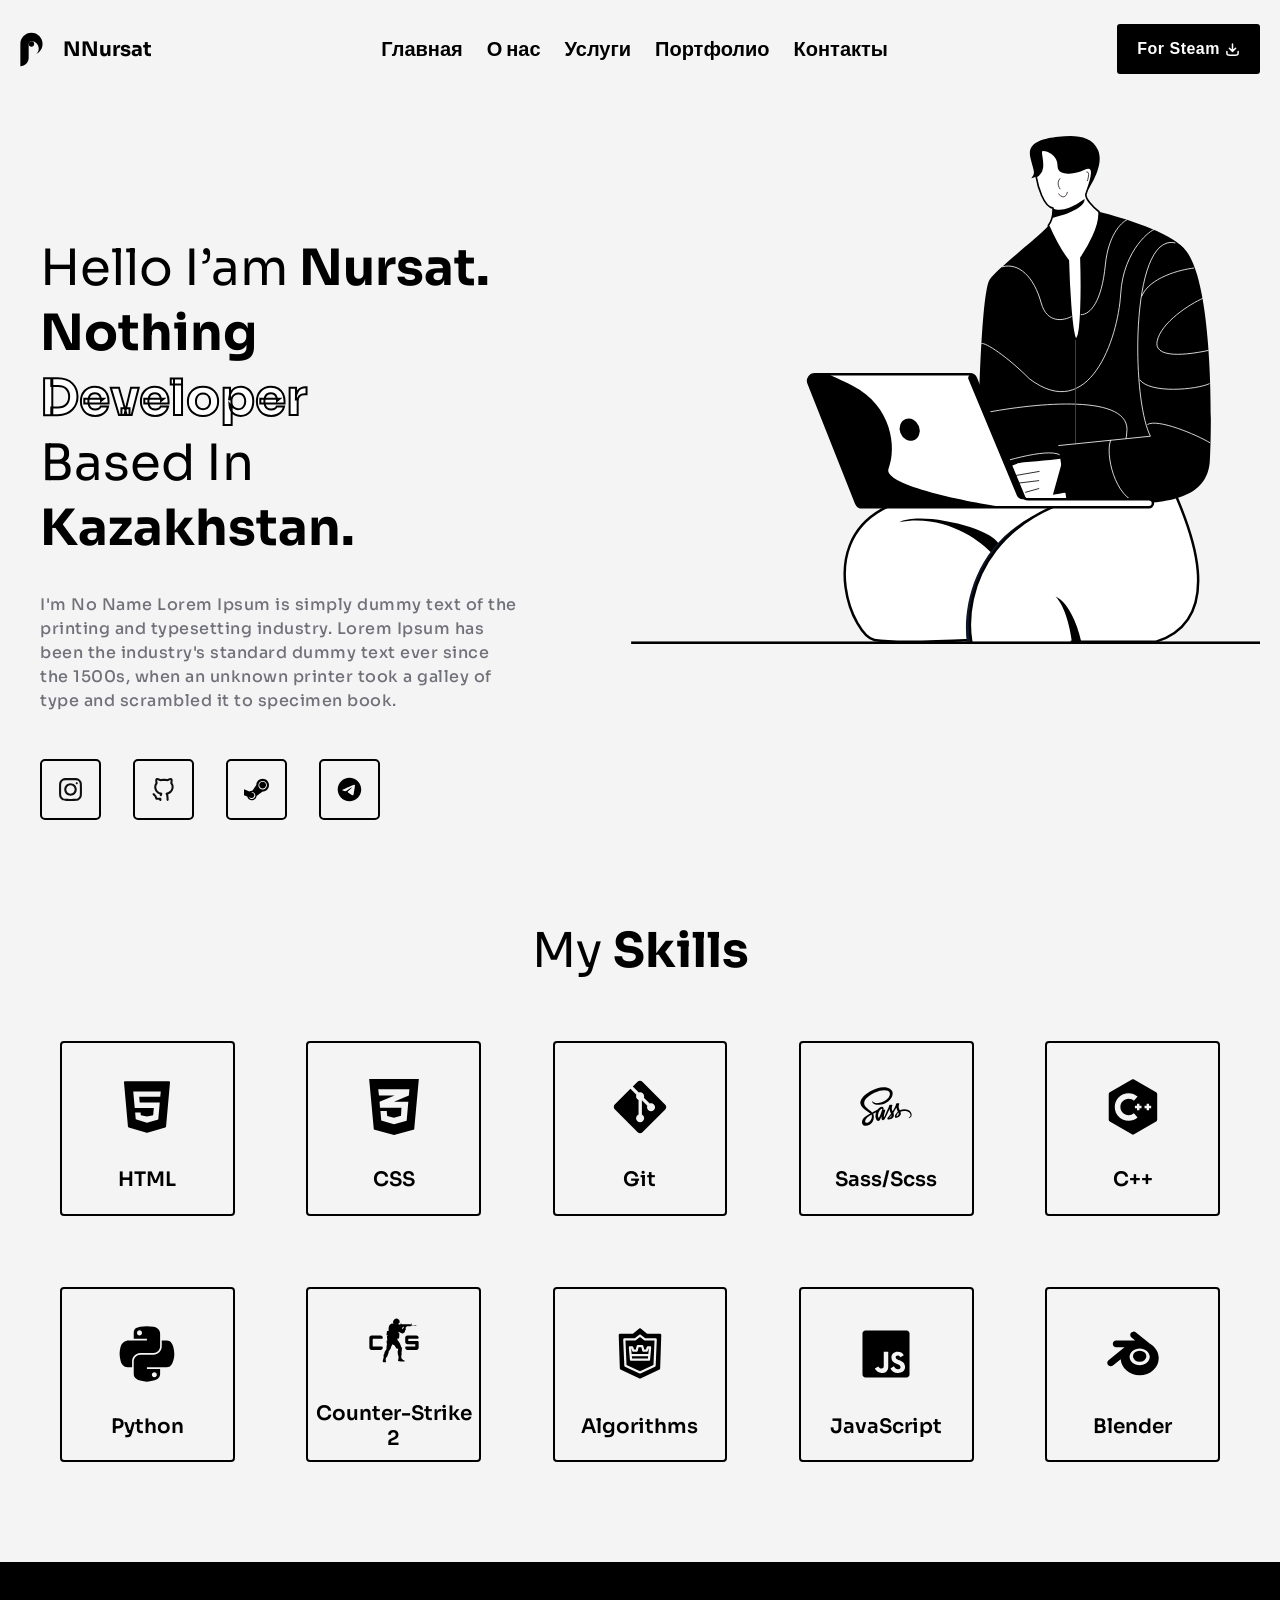
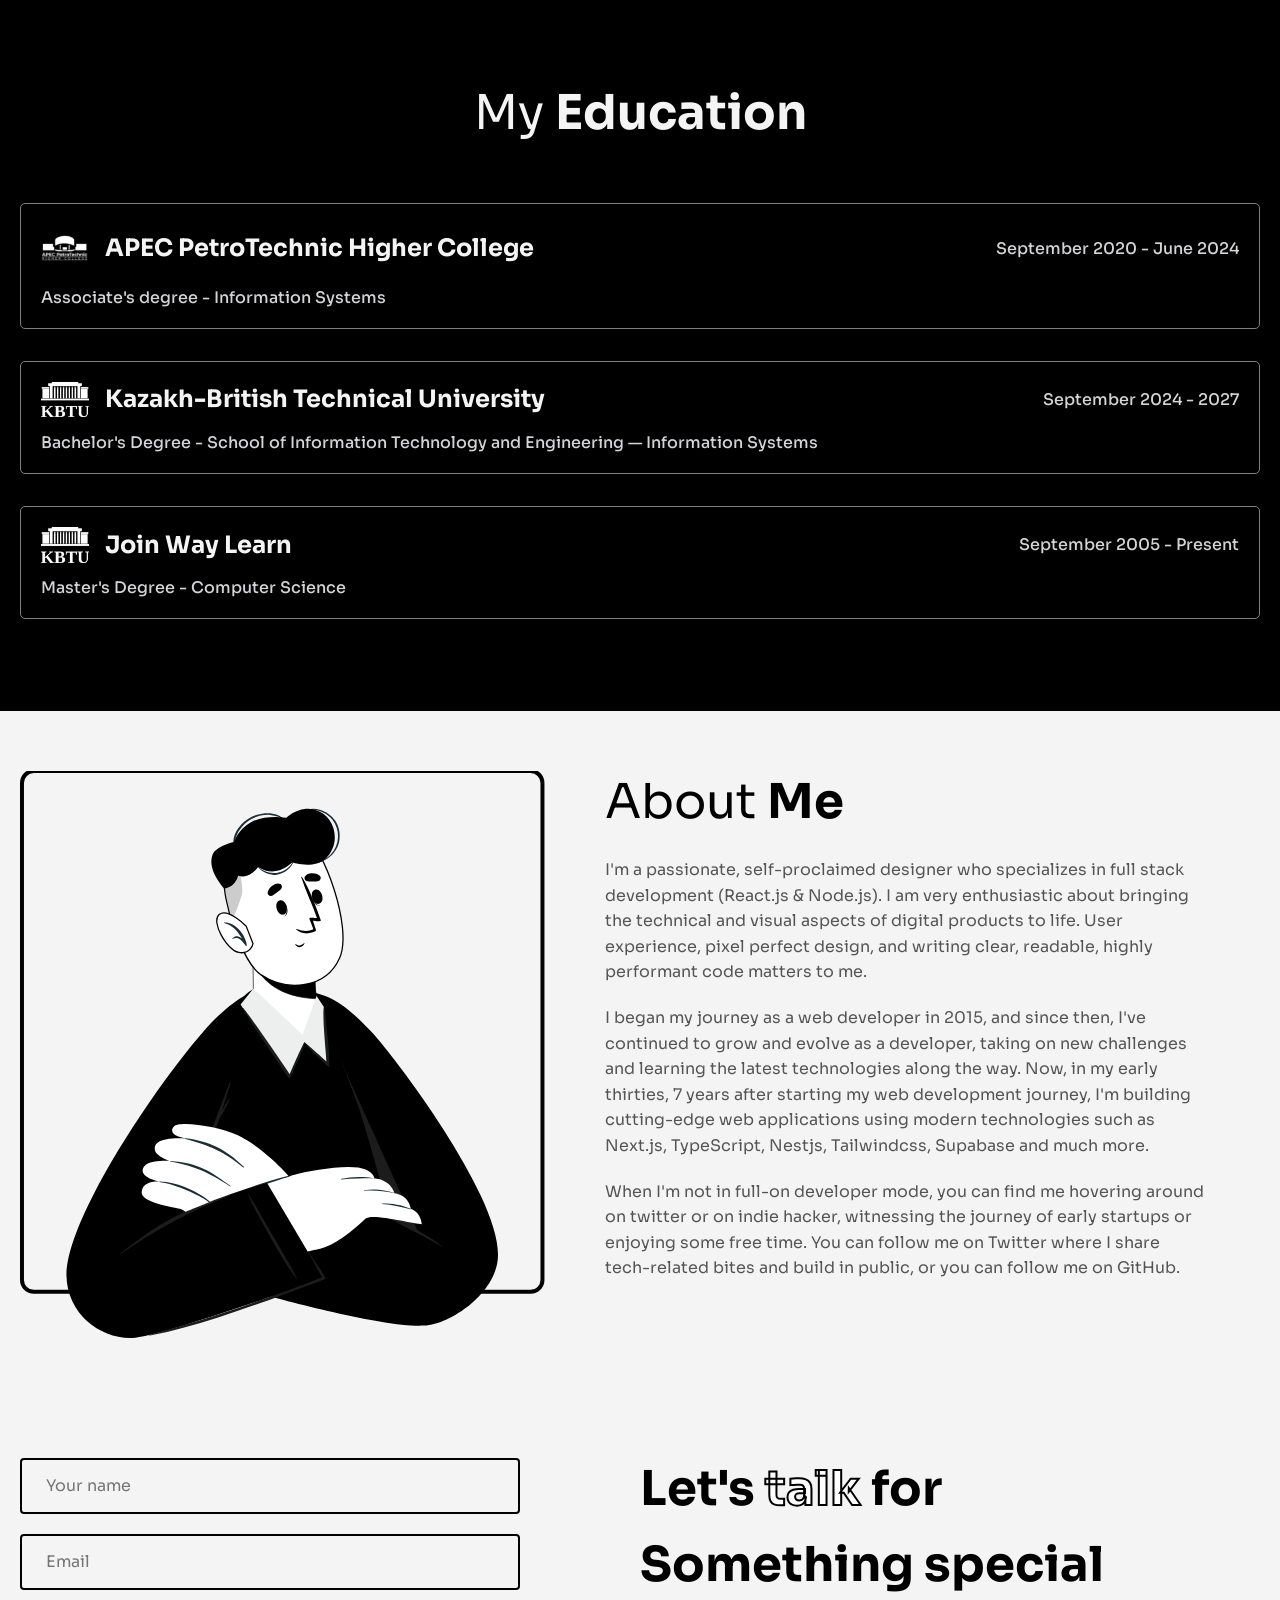
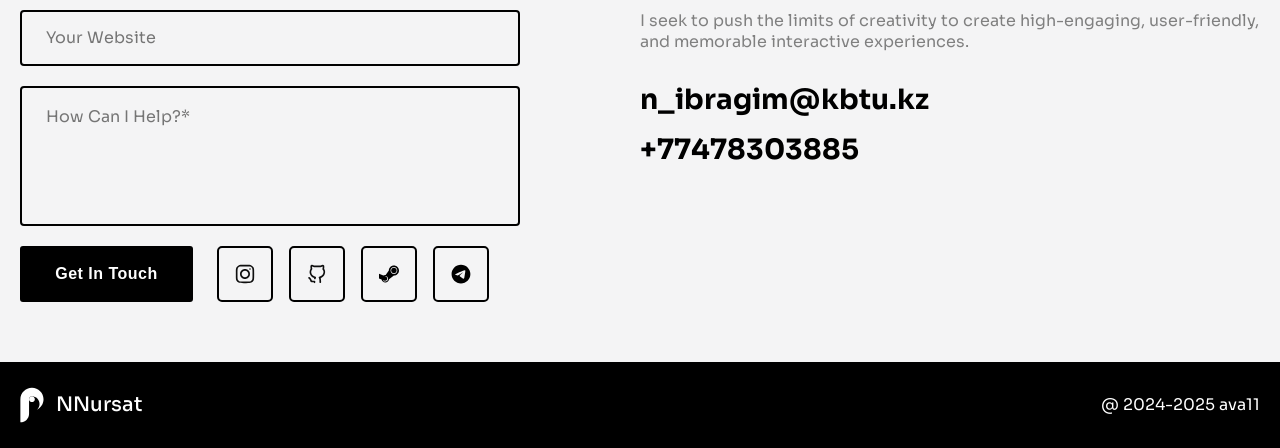
==== commit 75cfbf69: "a" ====
--- a/index.html
+++ b/index.html
@@ -113,7 +113,7 @@
 							<img src="/assets/img/cs.svg" />Counter-Strike 2
 						</div>
 						<div class="skills__item">
-							<img src="/assets/img/cr.svg" />Clash Royale
+							<img src="/assets/img/cr.svg" />Algorithms
 						</div>
 						<div class="skills__item">
 							<img src="/assets/img/js.svg" />JavaScript
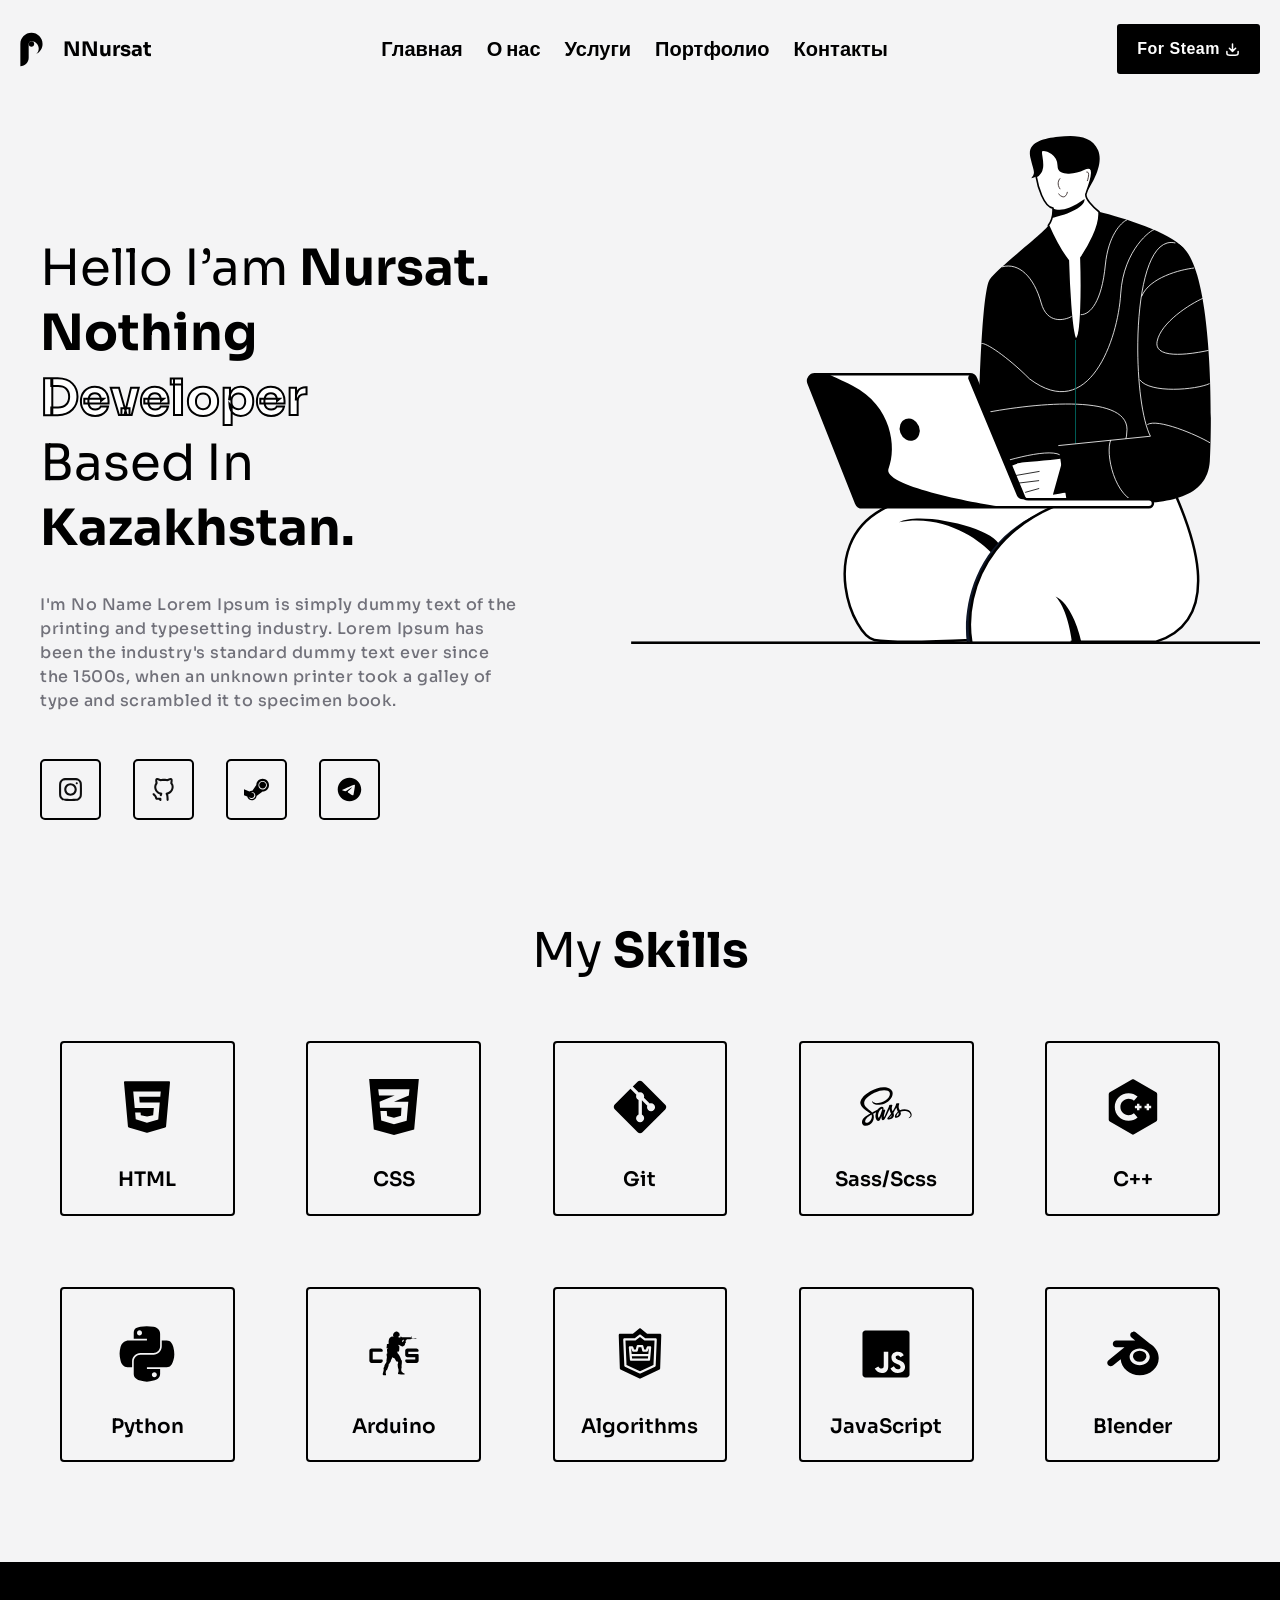
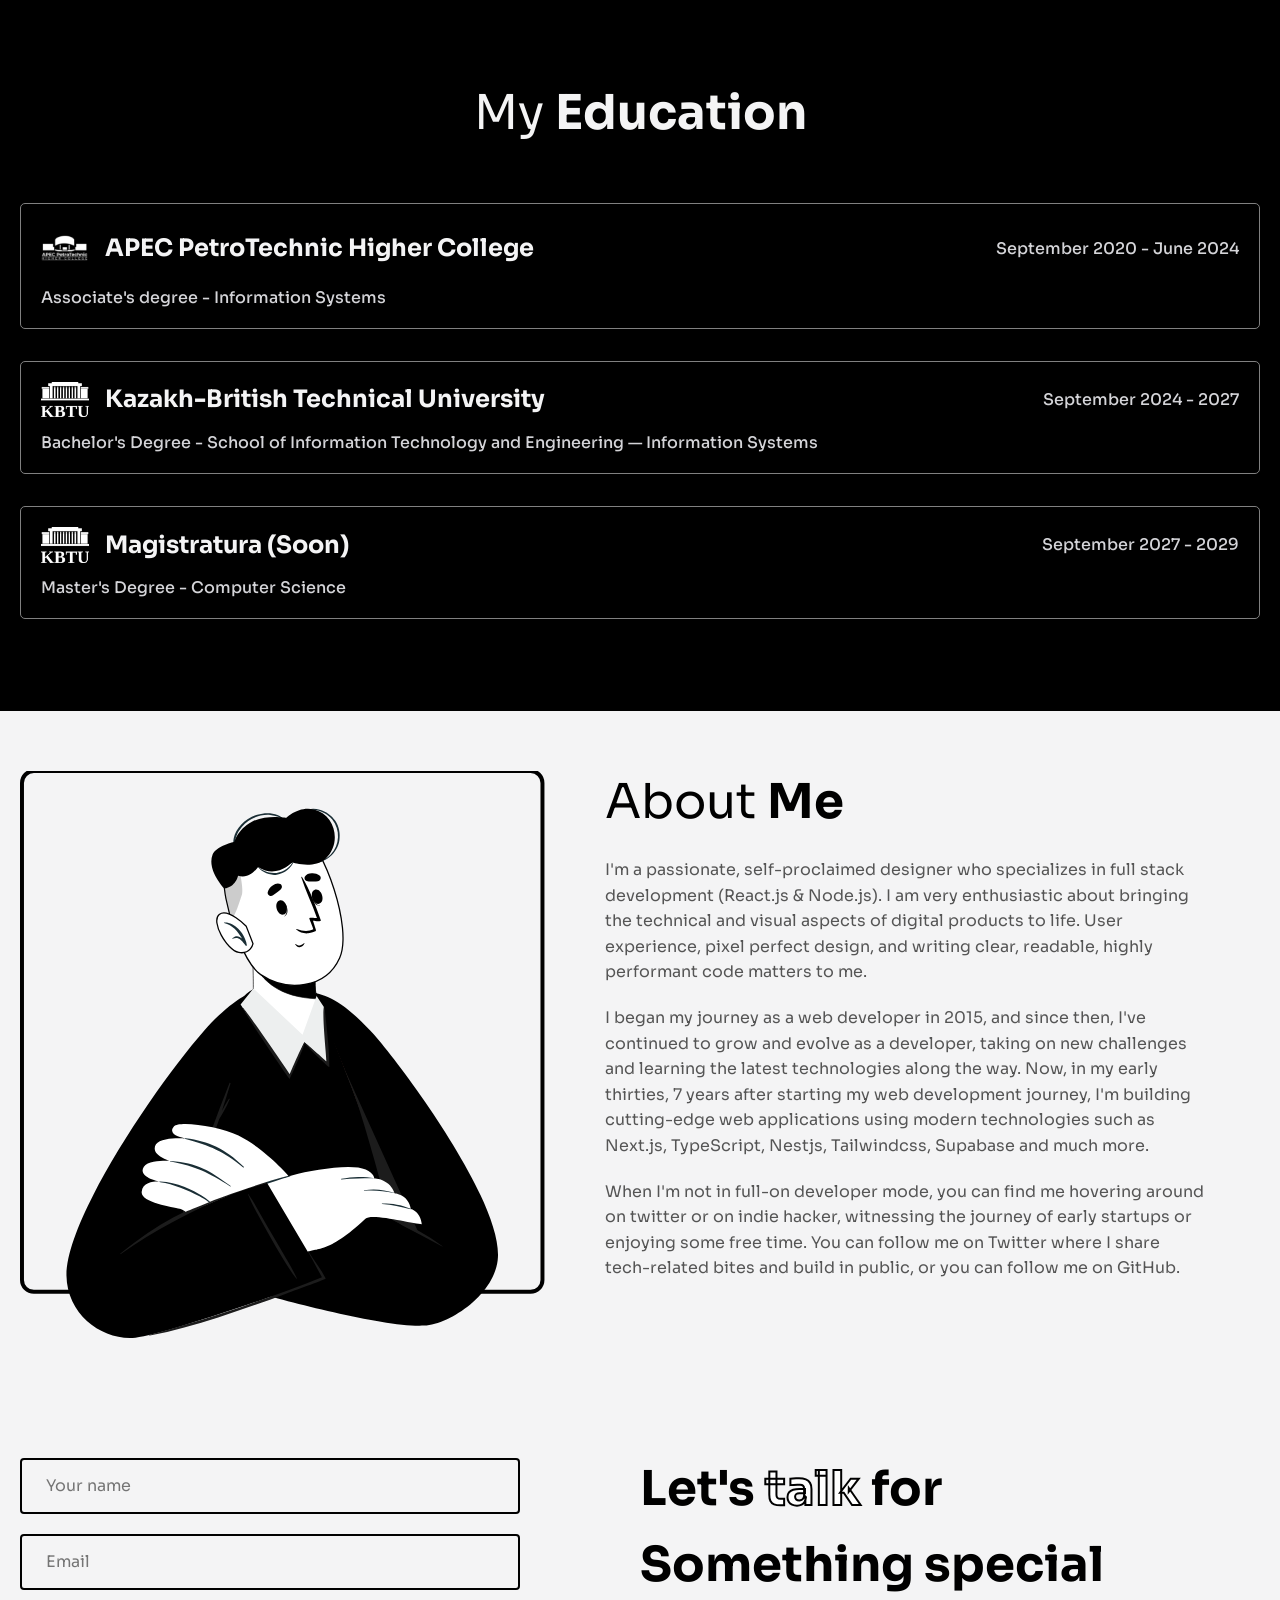
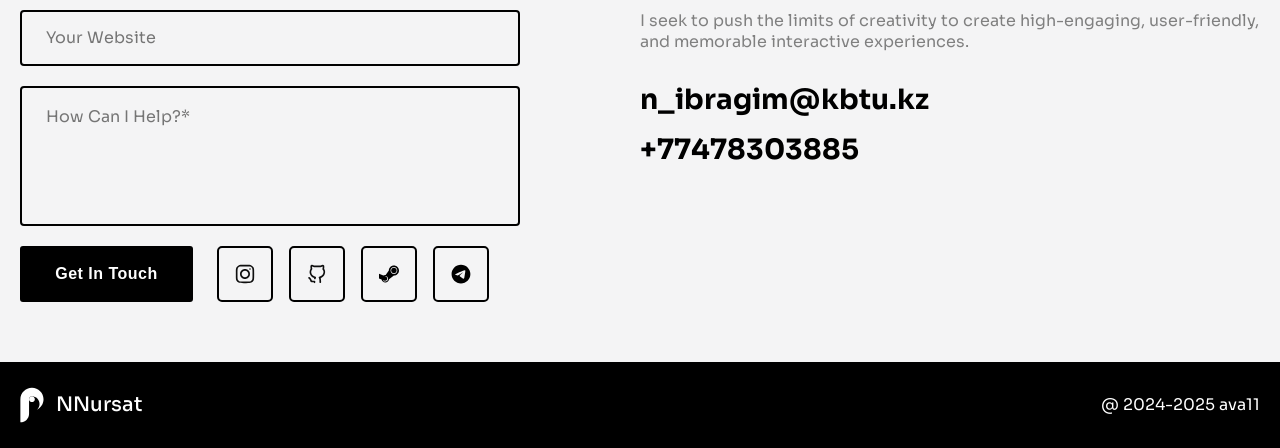
==== commit cb22c2e9: "update" ====
--- a/index.html
+++ b/index.html
@@ -110,7 +110,7 @@
 							<img src="/assets/img/python.svg" />Python
 						</div>
 						<div class="skills__item">
-							<img src="/assets/img/cs.svg" />Counter-Strike 2
+							<img src="/assets/img/cs.svg" />Arduino
 						</div>
 						<div class="skills__item">
 							<img src="/assets/img/cr.svg" />Algorithms
@@ -169,9 +169,9 @@
 							<img
 								class="education__list-item-logo"
 								src="/assets/img/kbtu.png" />
-							<div class="education__list-item-name"><p>Join Way Learn</p></div>
+							<div class="education__list-item-name"><p>Magistratura (Soon)</p></div>
 							<div class="education__list-item-date">
-								<p>September 2005 - Present</p>
+								<p>September 2027 - 2029</p>
 							</div>
 							<div class="education__list-item-description">
 								<p>Master's Degree - Computer Science</p>
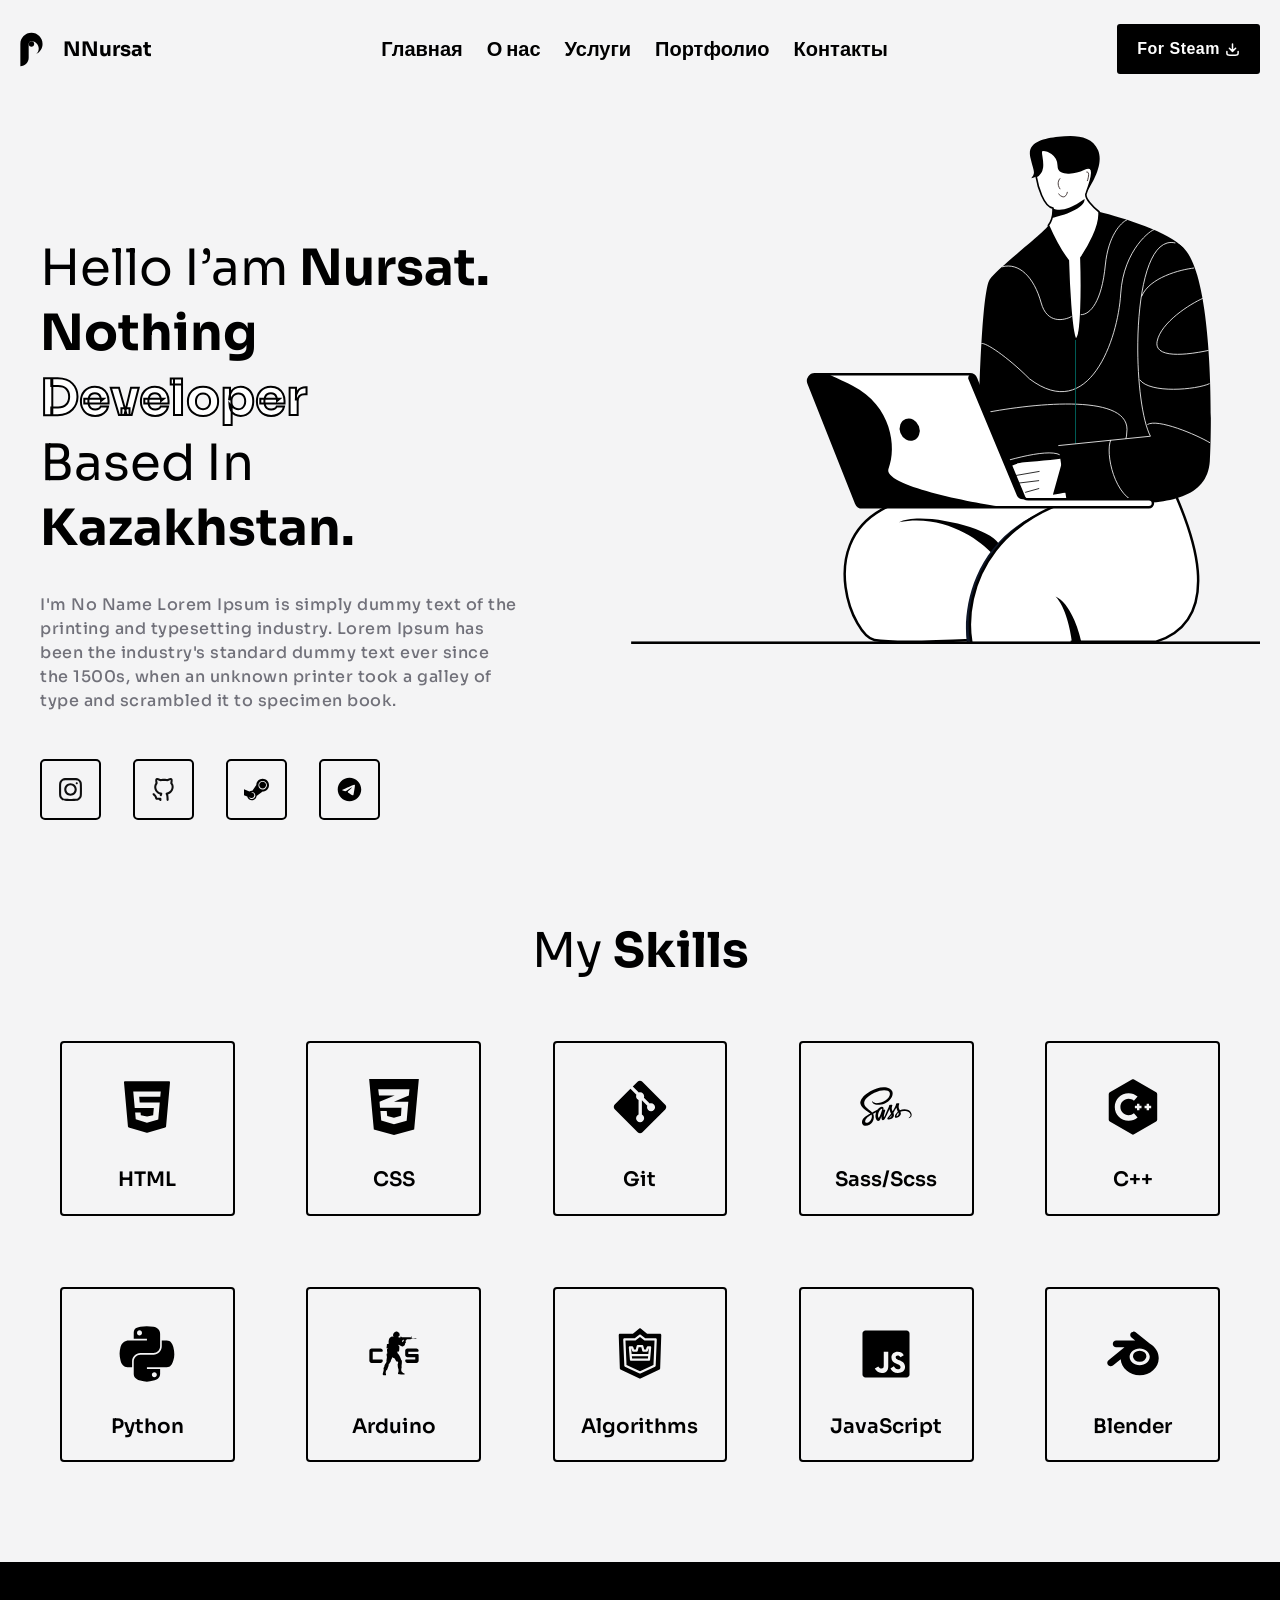
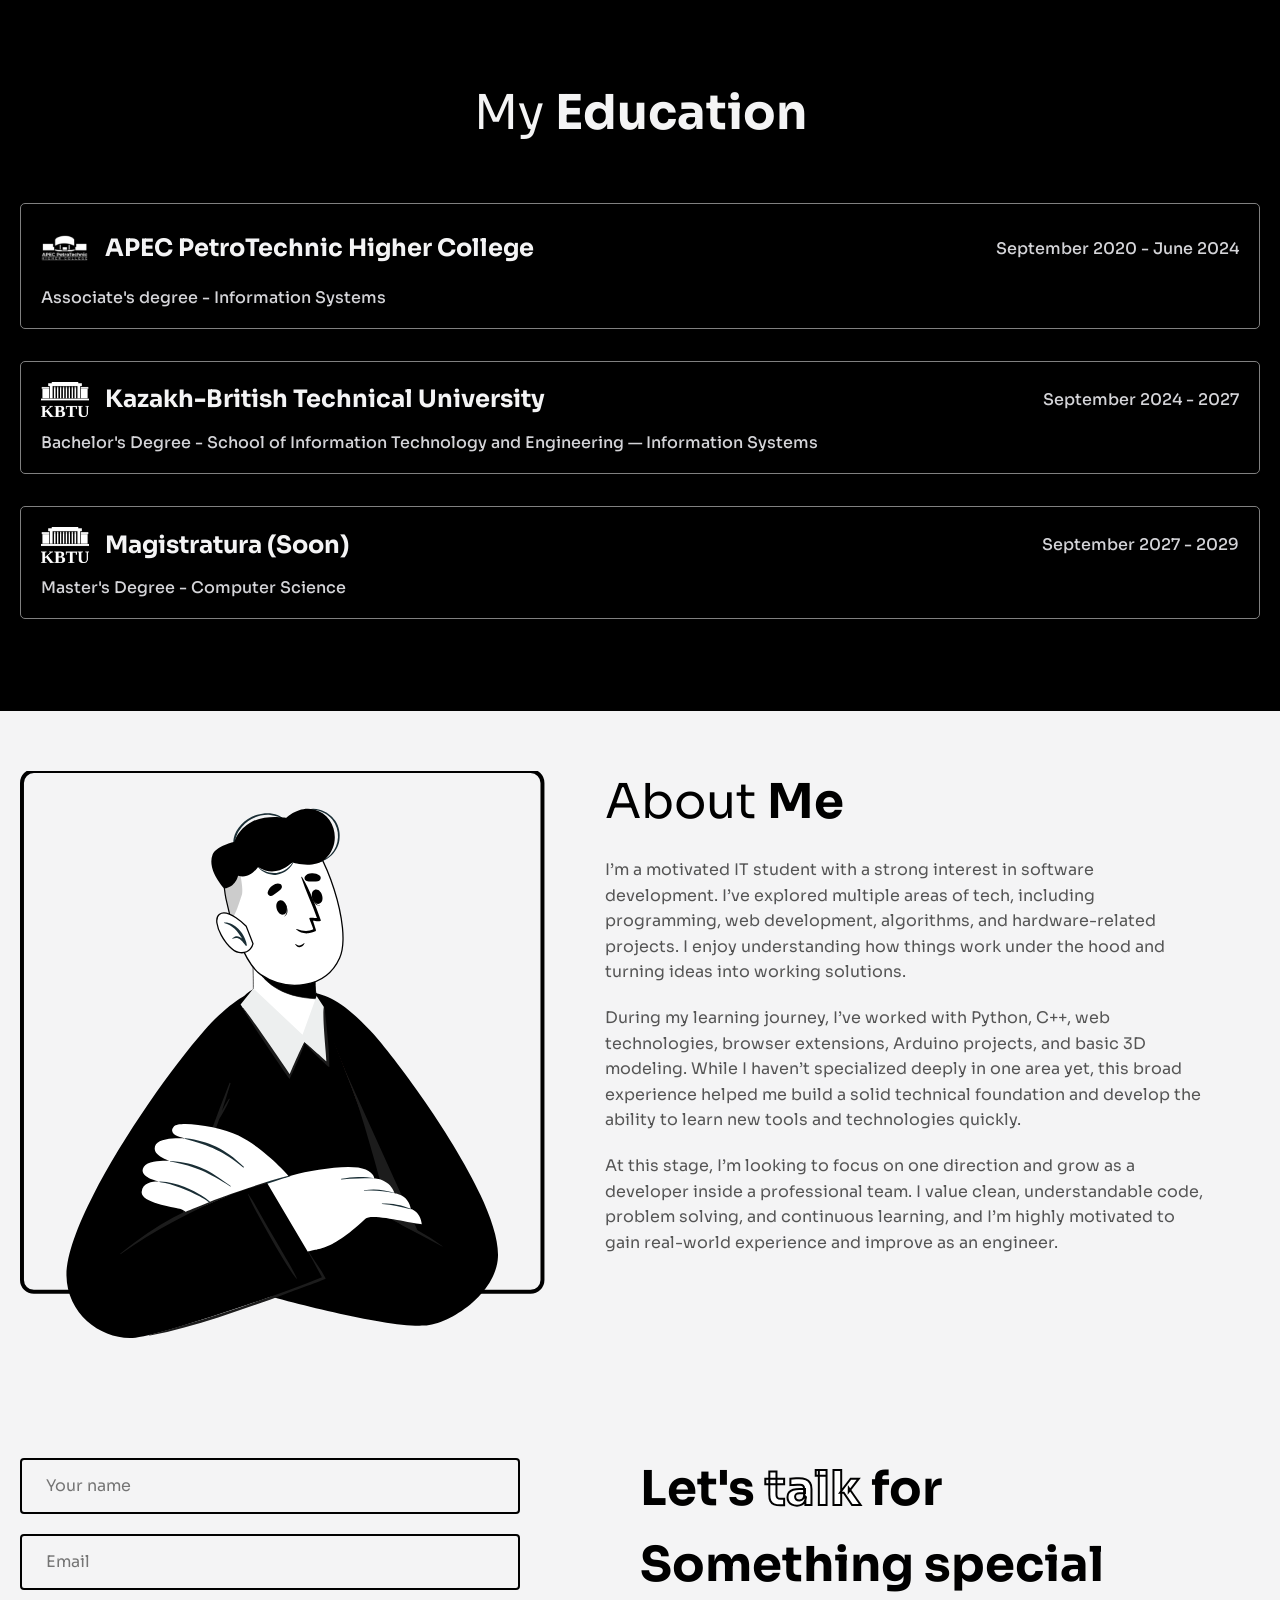
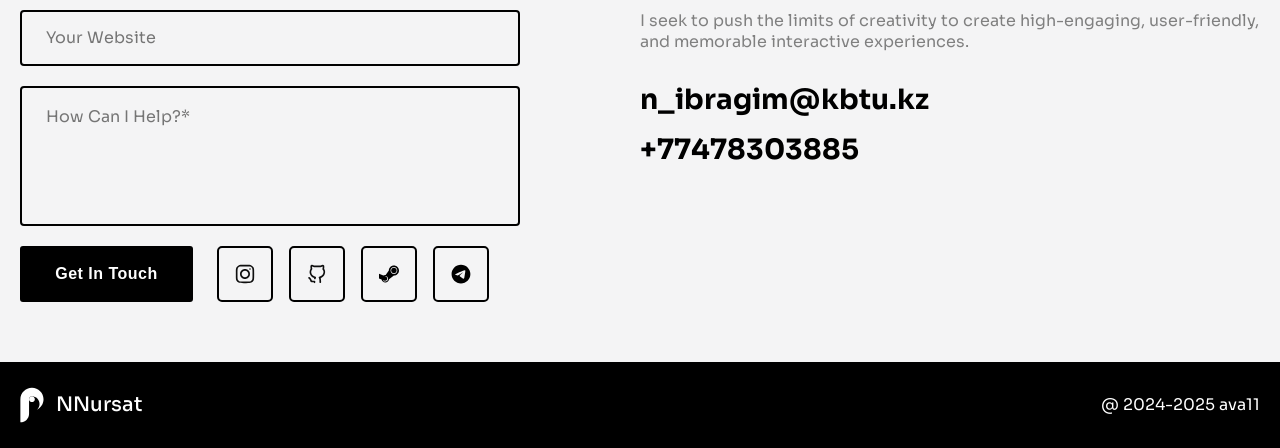
==== commit dc3a9e33: "update" ====
--- a/index.html
+++ b/index.html
@@ -189,37 +189,34 @@
 						<div class="aboutme__content-title">
 							<h4>About <b>Me</b></h4>
 						</div>
-
-						<div class="aboutme__content-text">
-							<p>
-								I'm a passionate, self-proclaimed designer who specializes in
-								full stack development (React.js & Node.js). I am very
-								enthusiastic about bringing the technical and visual aspects of
-								digital products to life. User experience, pixel perfect design,
-								and writing clear, readable, highly performant code matters to
-								me.
-							</p>
-						</div>
-						<div class="aboutme__content-text">
-							<p>
-								I began my journey as a web developer in 2015, and since then,
-								I've continued to grow and evolve as a developer, taking on new
-								challenges and learning the latest technologies along the way.
-								Now, in my early thirties, 7 years after starting my web
-								development journey, I'm building cutting-edge web applications
-								using modern technologies such as Next.js, TypeScript, Nestjs,
-								Tailwindcss, Supabase and much more.
-							</p>
-						</div>
-						<div class="aboutme__content-text">
-							<p>
-								When I'm not in full-on developer mode, you can find me hovering
-								around on twitter or on indie hacker, witnessing the journey of
-								early startups or enjoying some free time. You can follow me on
-								Twitter where I share tech-related bites and build in public, or
-								you can follow me on GitHub.
-							</p>
-						</div>
+							<div class="aboutme__content-text">
+								<p>
+									I’m a motivated IT student with a strong interest in software development.
+									I’ve explored multiple areas of tech, including programming, web
+									development, algorithms, and hardware-related projects. I enjoy understanding
+									how things work under the hood and turning ideas into working solutions.
+								</p>
+							</div>
+
+							<div class="aboutme__content-text">
+								<p>
+									During my learning journey, I’ve worked with Python, C++, web technologies,
+									browser extensions, Arduino projects, and basic 3D modeling. While I haven’t
+									specialized deeply in one area yet, this broad experience helped me build a
+									solid technical foundation and develop the ability to learn new tools and
+									technologies quickly.
+								</p>
+							</div>
+
+							<div class="aboutme__content-text">
+								<p>
+									At this stage, I’m looking to focus on one direction and grow as a developer
+									inside a professional team. I value clean, understandable code, problem
+									solving, and continuous learning, and I’m highly motivated to gain real-world
+									experience and improve as an engineer.
+								</p>
+							</div>
+
 					</div>
 				</div>
 			</div>
